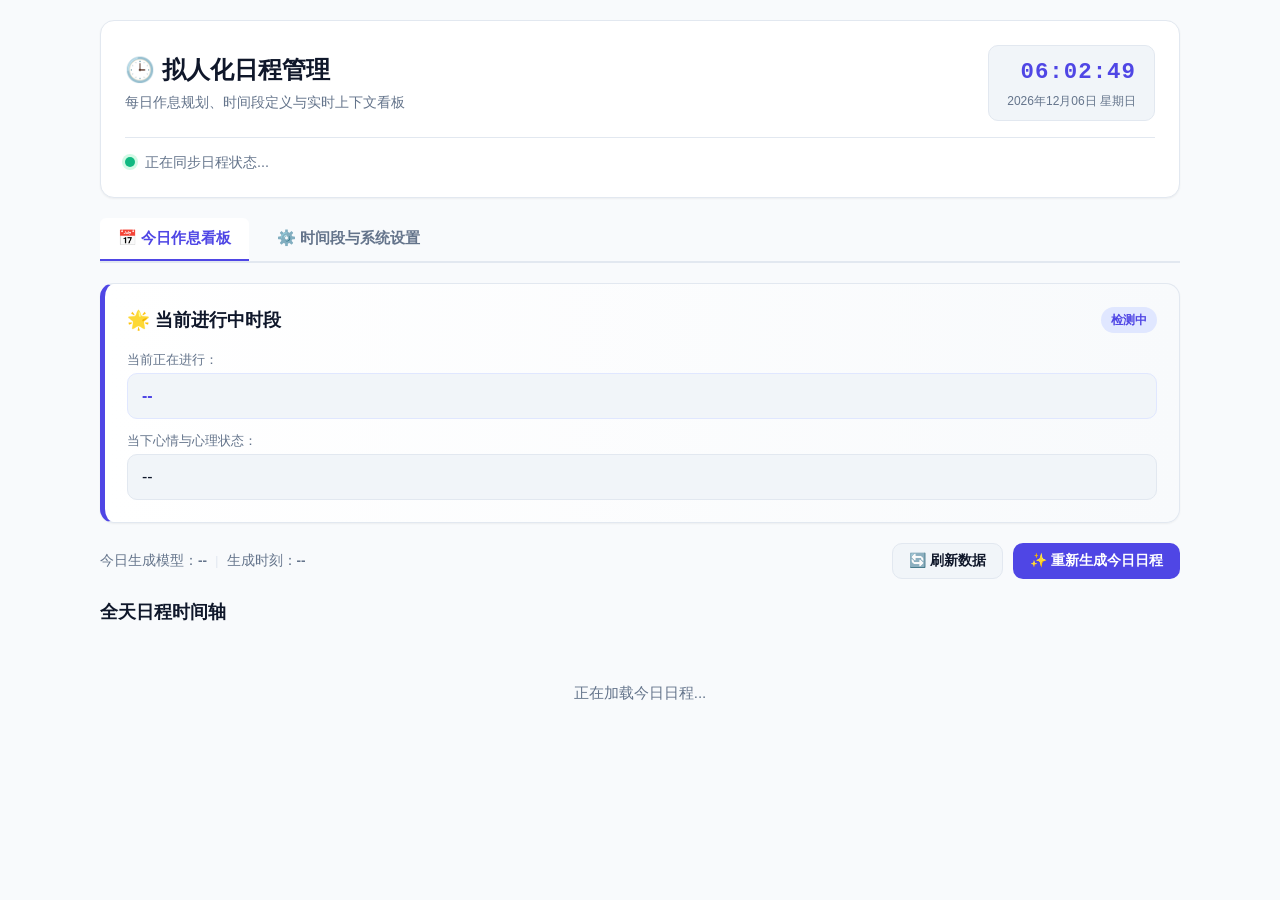
==== views/schedule/index.html @ 81cab703 "Initial commit: 拟人化综合伴侣插件 AstrBot 拟人化插件 v1.0.0，支持每日定时生成作息日程、 时间段动态匹配，并在对话中注入实时状态与心情。  包含： - main.py " ====
<!DOCTYPE html>
<html lang="zh-CN">
<head>
  <meta charset="utf-8" />
  <meta name="viewport" content="width=device-width, initial-scale=1.0" />
  <title>拟人化日程管理</title>
  <link rel="stylesheet" href="./style.css" />
</head>
<body>
  <div class="app-container">
    <!-- Header -->
    <header class="app-header">
      <div class="header-main">
        <div class="header-titles">
          <h1>🕒 拟人化日程管理</h1>
          <p class="subtitle">每日作息规划、时间段定义与实时上下文看板</p>
        </div>
        <div class="header-clock-panel">
          <div class="clock-time" id="clock-time">--:--:--</div>
          <div class="clock-date" id="clock-date">----年--月--日 星期-</div>
        </div>
      </div>
      <div class="header-status-bar" id="header-status-bar">
        <span class="status-indicator"></span>
        <span id="current-active-desc">正在同步日程状态...</span>
      </div>
    </header>

    <!-- Navigation Tabs -->
    <nav class="nav-tabs">
      <button class="tab-btn active" data-tab="tab-today">📅 今日作息看板</button>
      <button class="tab-btn" data-tab="tab-settings">⚙️ 时间段与系统设置</button>
    </nav>

    <!-- TAB 1: 今日作息看板 -->
    <main id="tab-today" class="tab-content active">
      <!-- 实时状态大卡片 -->
      <section class="card current-status-card" id="current-status-card">
        <div class="card-header">
          <h2>🌟 当前进行中时段</h2>
          <span class="badge active-badge" id="now-segment-badge">检测中</span>
        </div>
        <div class="current-activity-body">
          <div class="activity-field">
            <span class="field-label">当前正在进行：</span>
            <p class="field-value highlight" id="now-activity">--</p>
          </div>
          <div class="activity-field">
            <span class="field-label">当下心情与心理状态：</span>
            <p class="field-value" id="now-state">--</p>
          </div>
        </div>
      </section>

      <!-- 操作工具栏 -->
      <div class="toolbar">
        <div class="toolbar-info">
          <span>今日生成模型：<strong id="info-provider">--</strong></span>
          <span class="separator">|</span>
          <span>生成时刻：<strong id="info-gentime">--</strong></span>
        </div>
        <div class="toolbar-actions">
          <button class="btn btn-secondary" id="btn-refresh-view">🔄 刷新数据</button>
          <button class="btn btn-primary" id="btn-regenerate">✨ 重新生成今日日程</button>
        </div>
      </div>

      <!-- 全天时间轴列表 -->
      <section class="timeline-section">
        <h3>全天日程时间轴</h3>
        <div class="timeline-container" id="timeline-container">
          <div class="empty-state">正在加载今日日程...</div>
        </div>
      </section>
    </main>

    <!-- TAB 2: 时间段与系统设置 -->
    <main id="tab-settings" class="tab-content">
      <!-- 基础生成配置 -->
      <section class="card">
        <div class="card-header">
          <h2>⏰ 每日生成与模型设定</h2>
        </div>
        <div class="form-grid">
          <div class="form-group">
            <label for="input-gen-time">
              每日自动生成时刻 (24小时制)
              <span class="hint-text">每天在此时间点自动为当天规划作息</span>
            </label>
            <input type="time" id="input-gen-time" value="04:00" class="input-control" />
          </div>

          <div class="form-group">
            <label for="select-provider">
              指定生成模型提供商
              <span class="hint-text">未指定或留空时将自动回退使用当前对话模型</span>
            </label>
            <select id="select-provider" class="input-control">
              <option value="">(留空自动回退对话模型)</option>
            </select>
          </div>

          <div class="form-group">
            <label for="select-inject-mode">
              对话上下文注入模式
              <span class="hint-text">推荐使用附加用户块（保护服务端模型KV缓存）</span>
            </label>
            <select id="select-inject-mode" class="input-control">
              <option value="extra_user_content">附加用户内容块 (extra_user_content - 推荐)</option>
              <option value="system_prompt">追加到人设提示词末尾 (system_prompt)</option>
            </select>
          </div>

          <div class="form-group checkbox-group">
            <label class="checkbox-label">
              <input type="checkbox" id="checkbox-inject-enabled" checked />
              <span class="checkbox-custom"></span>
              <span>启用对话上下文注入（对话时自动代入当前日程与状态）</span>
            </label>
          </div>
        </div>
      </section>

      <!-- 时间段划分列表管理 -->
      <section class="card segments-card">
        <div class="card-header">
          <div>
            <h2>📋 每日时间段划分管理</h2>
            <p class="section-desc">自定义一天划分几段作息及精确起止时刻（24h制，精确到分钟，支持跨午夜）。</p>
          </div>
          <div class="card-actions">
            <button class="btn btn-secondary btn-sm" id="btn-reset-segments">恢复默认预设</button>
            <button class="btn btn-outline btn-sm" id="btn-add-segment">➕ 添加新时间段</button>
          </div>
        </div>

        <div class="segments-table-wrapper">
          <table class="segments-table">
            <thead>
              <tr>
                <th style="width: 60px;">序号</th>
                <th style="width: 140px;">时间段标识 ID</th>
                <th>时段名称</th>
                <th style="width: 130px;">开始时刻</th>
                <th style="width: 130px;">结束时刻</th>
                <th style="width: 90px;">特性</th>
                <th style="width: 120px;">操作</th>
              </tr>
            </thead>
            <tbody id="segments-table-body">
              <!-- Dynamically populated -->
            </tbody>
          </table>
        </div>
      </section>

      <!-- 保存操作栏 -->
      <div class="save-bar">
        <span id="save-status-msg" class="save-status-msg"></span>
        <button class="btn btn-primary btn-lg" id="btn-save-settings">💾 保存所有配置</button>
      </div>
    </main>

    <!-- 编辑单个时段活动模态框 -->
    <div class="modal-overlay" id="edit-modal">
      <div class="modal-content">
        <div class="modal-header">
          <h3 id="modal-title">编辑今日时段安排</h3>
          <button class="modal-close" id="modal-close">&times;</button>
        </div>
        <div class="modal-body">
          <input type="hidden" id="edit-item-id" />
          <div class="form-group">
            <label>时段名称与范围</label>
            <p id="edit-item-meta" class="item-meta-text">--</p>
          </div>
          <div class="form-group">
            <label for="edit-item-activity">当前具体在做的事情 (Activity)</label>
            <textarea id="edit-item-activity" class="textarea-control" rows="3"></textarea>
          </div>
          <div class="form-group">
            <label for="edit-item-state">当前心情与心理状态 (State)</label>
            <input type="text" id="edit-item-state" class="input-control" />
          </div>
        </div>
        <div class="modal-footer">
          <button class="btn btn-secondary" id="modal-cancel">取消</button>
          <button class="btn btn-primary" id="modal-save">保存修改</button>
        </div>
      </div>
    </div>

    <!-- Toast Notification -->
    <div id="toast" class="toast"></div>
  </div>

  <script type="module" src="./app.js"></script>
</body>
</html>
---- views/schedule/style.css ----
/* ==========================================================================
   Design Tokens & Theme Variables
   ========================================================================== */
:root {
  --bg-page: #f8fafc;
  --bg-card: #ffffff;
  --bg-input: #f1f5f9;
  --text-main: #0f172a;
  --text-muted: #64748b;
  --border: #e2e8f0;
  --border-focus: #6366f1;
  --primary: #4f46e5;
  --primary-hover: #4338ca;
  --primary-light: #e0e7ff;
  --accent: #0ea5e9;
  --success: #10b981;
  --success-light: #d1fae5;
  --warning: #f59e0b;
  --danger: #ef4444;
  --shadow-sm: 0 1px 2px 0 rgb(0 0 0 / 0.05);
  --shadow-md: 0 4px 6px -1px rgb(0 0 0 / 0.1), 0 2px 4px -2px rgb(0 0 0 / 0.1);
  --shadow-lg: 0 10px 15px -3px rgb(0 0 0 / 0.1), 0 4px 6px -4px rgb(0 0 0 / 0.1);
  --radius-sm: 6px;
  --radius-md: 10px;
  --radius-lg: 14px;
  --font-family: -apple-system, BlinkMacSystemFont, "Segoe UI", Roboto, "Helvetica Neue", Arial, sans-serif;
}

[data-theme="dark"] {
  --bg-page: #0f172a;
  --bg-card: #1e293b;
  --bg-input: #0b1120;
  --text-main: #f8fafc;
  --text-muted: #94a3b8;
  --border: #334155;
  --border-focus: #818cf8;
  --primary: #6366f1;
  --primary-hover: #4f46e5;
  --primary-light: #312e81;
  --accent: #38bdf8;
  --success: #10b981;
  --success-light: #064e3b;
  --shadow-sm: 0 1px 2px 0 rgb(0 0 0 / 0.3);
  --shadow-md: 0 4px 6px -1px rgb(0 0 0 / 0.4);
}

/* ==========================================================================
   Global Reset & Container
   ========================================================================== */
* {
  box-sizing: border-box;
  margin: 0;
  padding: 0;
}

body {
  font-family: var(--font-family);
  background-color: var(--bg-page);
  color: var(--text-main);
  line-height: 1.5;
  padding: 20px;
  min-height: 100vh;
}

.app-container {
  max-width: 1080px;
  margin: 0 auto;
}

/* ==========================================================================
   Header & Real-time Clock
   ========================================================================== */
.app-header {
  background: var(--bg-card);
  border: 1px solid var(--border);
  border-radius: var(--radius-lg);
  padding: 24px;
  box-shadow: var(--shadow-sm);
  margin-bottom: 20px;
}

.header-main {
  display: flex;
  justify-content: space-between;
  align-items: center;
  flex-wrap: wrap;
  gap: 16px;
}

.header-titles h1 {
  font-size: 1.5rem;
  font-weight: 700;
  color: var(--text-main);
  display: flex;
  align-items: center;
  gap: 8px;
}

.header-titles .subtitle {
  font-size: 0.875rem;
  color: var(--text-muted);
  margin-top: 4px;
}

.header-clock-panel {
  text-align: right;
  background: var(--bg-input);
  padding: 10px 18px;
  border-radius: var(--radius-md);
  border: 1px solid var(--border);
}

.clock-time {
  font-size: 1.4rem;
  font-weight: 700;
  font-family: "Courier New", Courier, monospace;
  color: var(--primary);
  letter-spacing: 1px;
}

.clock-date {
  font-size: 0.75rem;
  color: var(--text-muted);
  margin-top: 2px;
}

.header-status-bar {
  margin-top: 16px;
  padding-top: 14px;
  border-top: 1px solid var(--border);
  display: flex;
  align-items: center;
  gap: 10px;
  font-size: 0.9rem;
  color: var(--text-muted);
}

.status-indicator {
  width: 10px;
  height: 10px;
  border-radius: 50%;
  background-color: var(--success);
  display: inline-block;
  box-shadow: 0 0 0 3px var(--success-light);
  animation: pulse 2s infinite;
}

@keyframes pulse {
  0% { transform: scale(0.95); opacity: 0.8; }
  50% { transform: scale(1.15); opacity: 1; }
  100% { transform: scale(0.95); opacity: 0.8; }
}

/* ==========================================================================
   Navigation Tabs
   ========================================================================== */
.nav-tabs {
  display: flex;
  gap: 10px;
  margin-bottom: 20px;
  border-bottom: 2px solid var(--border);
  padding-bottom: 2px;
}

.tab-btn {
  background: transparent;
  border: none;
  font-size: 0.95rem;
  font-weight: 600;
  padding: 10px 18px;
  color: var(--text-muted);
  cursor: pointer;
  border-radius: var(--radius-sm) var(--radius-sm) 0 0;
  transition: all 0.2s ease;
  position: relative;
}

.tab-btn:hover {
  color: var(--primary);
}

.tab-btn.active {
  color: var(--primary);
  background: var(--bg-card);
}

.tab-btn.active::after {
  content: "";
  position: absolute;
  bottom: -2px;
  left: 0;
  right: 0;
  height: 2px;
  background-color: var(--primary);
}

.tab-content {
  display: none;
}

.tab-content.active {
  display: block;
}

/* ==========================================================================
   Cards & Layout Components
   ========================================================================== */
.card {
  background: var(--bg-card);
  border: 1px solid var(--border);
  border-radius: var(--radius-lg);
  padding: 22px;
  box-shadow: var(--shadow-sm);
  margin-bottom: 20px;
}

.card-header {
  display: flex;
  justify-content: space-between;
  align-items: center;
  margin-bottom: 16px;
}

.card-header h2 {
  font-size: 1.15rem;
  font-weight: 600;
  color: var(--text-main);
}

.section-desc {
  font-size: 0.825rem;
  color: var(--text-muted);
  margin-top: 4px;
}

/* Current Status Card */
.current-status-card {
  border-left: 5px solid var(--primary);
  background: linear-gradient(to right, var(--bg-card), var(--bg-page));
}

.badge {
  display: inline-block;
  padding: 4px 10px;
  border-radius: 9999px;
  font-size: 0.75rem;
  font-weight: 600;
}

.active-badge {
  background: var(--primary-light);
  color: var(--primary);
}

.activity-field {
  margin-bottom: 12px;
}

.activity-field:last-child {
  margin-bottom: 0;
}

.field-label {
  font-size: 0.8rem;
  color: var(--text-muted);
  display: block;
  margin-bottom: 4px;
}

.field-value {
  font-size: 1rem;
  color: var(--text-main);
  background: var(--bg-input);
  padding: 10px 14px;
  border-radius: var(--radius-md);
  border: 1px solid var(--border);
}

.field-value.highlight {
  font-weight: 600;
  color: var(--primary);
  border-color: var(--primary-light);
}

/* Toolbar */
.toolbar {
  display: flex;
  justify-content: space-between;
  align-items: center;
  flex-wrap: wrap;
  gap: 12px;
  margin-bottom: 20px;
}

.toolbar-info {
  font-size: 0.85rem;
  color: var(--text-muted);
  display: flex;
  align-items: center;
  gap: 8px;
}

.toolbar-info .separator {
  color: var(--border);
}

.toolbar-actions {
  display: flex;
  gap: 10px;
}

/* ==========================================================================
   Timeline
   ========================================================================== */
.timeline-section h3 {
  font-size: 1.1rem;
  margin-bottom: 16px;
  font-weight: 600;
}

.timeline-container {
  display: flex;
  flex-direction: column;
  gap: 14px;
}

.timeline-card {
  background: var(--bg-card);
  border: 1px solid var(--border);
  border-radius: var(--radius-md);
  padding: 16px 20px;
  transition: all 0.2s ease;
  position: relative;
}

.timeline-card:hover {
  box-shadow: var(--shadow-md);
  border-color: var(--primary-light);
}

.timeline-card.is-active {
  border-color: var(--primary);
  box-shadow: 0 0 0 2px var(--primary-light);
  background: var(--bg-card);
}

.timeline-header {
  display: flex;
  justify-content: space-between;
  align-items: center;
  margin-bottom: 10px;
}

.timeline-title-wrap {
  display: flex;
  align-items: center;
  gap: 10px;
}

.timeline-name {
  font-weight: 700;
  font-size: 1.05rem;
  color: var(--text-main);
}

.timeline-time-pill {
  font-size: 0.8rem;
  font-family: monospace;
  background: var(--bg-input);
  padding: 3px 8px;
  border-radius: var(--radius-sm);
  color: var(--text-muted);
  border: 1px solid var(--border);
}

.timeline-card.is-active .timeline-time-pill {
  background: var(--primary-light);
  color: var(--primary);
  font-weight: 600;
}

.timeline-body {
  display: grid;
  grid-template-columns: 1fr;
  gap: 8px;
  font-size: 0.9rem;
}

.timeline-activity {
  color: var(--text-main);
  line-height: 1.4;
}

.timeline-state {
  color: var(--text-muted);
  font-size: 0.825rem;
  display: flex;
  align-items: center;
  gap: 6px;
}

.timeline-footer {
  margin-top: 12px;
  display: flex;
  justify-content: flex-end;
}

/* ==========================================================================
   Form Controls
   ========================================================================== */
.form-grid {
  display: grid;
  grid-template-columns: repeat(auto-fit, minmax(280px, 1fr));
  gap: 18px;
}

.form-group {
  display: flex;
  flex-direction: column;
  gap: 6px;
  margin-bottom: 14px;
}

.form-group label {
  font-size: 0.875rem;
  font-weight: 600;
  color: var(--text-main);
  display: flex;
  flex-direction: column;
}

.hint-text {
  font-size: 0.75rem;
  font-weight: 400;
  color: var(--text-muted);
  margin-top: 2px;
}

.input-control,
.textarea-control,
select.input-control {
  width: 100%;
  padding: 9px 12px;
  border: 1px solid var(--border);
  border-radius: var(--radius-md);
  background-color: var(--bg-input);
  color: var(--text-main);
  font-size: 0.9rem;
  font-family: inherit;
  transition: border-color 0.2s ease, box-shadow 0.2s ease;
}

.input-control:focus,
.textarea-control:focus,
select.input-control:focus {
  outline: none;
  border-color: var(--border-focus);
  box-shadow: 0 0 0 3px var(--primary-light);
}

.checkbox-group {
  grid-column: 1 / -1;
  margin-top: 4px;
}

.checkbox-label {
  display: flex;
  align-items: center;
  gap: 10px;
  cursor: pointer;
  user-select: none;
  font-size: 0.9rem;
}

/* ==========================================================================
   Segments Table
   ========================================================================== */
.segments-table-wrapper {
  overflow-x: auto;
  margin-top: 12px;
}

.segments-table {
  width: 100%;
  border-collapse: collapse;
  text-align: left;
  font-size: 0.875rem;
}

.segments-table th {
  padding: 10px 12px;
  background: var(--bg-input);
  color: var(--text-muted);
  font-weight: 600;
  border-bottom: 1px solid var(--border);
}

.segments-table td {
  padding: 10px 12px;
  border-bottom: 1px solid var(--border);
  vertical-align: middle;
}

.segments-table tr:hover {
  background-color: var(--bg-input);
}

.table-input {
  width: 100%;
  padding: 6px 10px;
  border: 1px solid var(--border);
  border-radius: var(--radius-sm);
  background: var(--bg-card);
  color: var(--text-main);
  font-size: 0.875rem;
}

.table-input:focus {
  outline: none;
  border-color: var(--border-focus);
}

.tag-cross-midnight {
  display: inline-block;
  font-size: 0.72rem;
  padding: 2px 6px;
  border-radius: 4px;
  background: #fef3c7;
  color: #92400e;
  font-weight: 600;
}

[data-theme="dark"] .tag-cross-midnight {
  background: #78350f;
  color: #fde68a;
}

/* ==========================================================================
   Buttons & Actions
   ========================================================================== */
.btn {
  display: inline-flex;
  align-items: center;
  justify-content: center;
  gap: 6px;
  padding: 8px 16px;
  font-size: 0.875rem;
  font-weight: 600;
  border-radius: var(--radius-md);
  cursor: pointer;
  border: 1px solid transparent;
  transition: all 0.2s ease;
  user-select: none;
}

.btn-sm {
  padding: 5px 10px;
  font-size: 0.8rem;
  border-radius: var(--radius-sm);
}

.btn-lg {
  padding: 12px 24px;
  font-size: 1rem;
}

.btn-primary {
  background: var(--primary);
  color: #ffffff;
}

.btn-primary:hover {
  background: var(--primary-hover);
}

.btn-secondary {
  background: var(--bg-input);
  color: var(--text-main);
  border-color: var(--border);
}

.btn-secondary:hover {
  background: var(--border);
}

.btn-outline {
  background: transparent;
  color: var(--primary);
  border-color: var(--primary);
}

.btn-outline:hover {
  background: var(--primary-light);
}

.btn-danger-text {
  background: transparent;
  color: var(--danger);
  border: none;
  cursor: pointer;
  padding: 4px 8px;
  font-size: 0.8rem;
  border-radius: var(--radius-sm);
}

.btn-danger-text:hover {
  background: #fee2e2;
}

[data-theme="dark"] .btn-danger-text:hover {
  background: #7f1d1d;
}

.save-bar {
  display: flex;
  justify-content: flex-end;
  align-items: center;
  gap: 16px;
  margin-top: 10px;
}

.save-status-msg {
  font-size: 0.9rem;
  color: var(--success);
  font-weight: 500;
}

/* ==========================================================================
   Modal Dialog
   ========================================================================== */
.modal-overlay {
  display: none;
  position: fixed;
  inset: 0;
  background: rgba(0, 0, 0, 0.5);
  backdrop-filter: blur(2px);
  z-index: 1000;
  align-items: center;
  justify-content: center;
  padding: 16px;
}

.modal-overlay.show {
  display: flex;
}

.modal-content {
  background: var(--bg-card);
  border-radius: var(--radius-lg);
  border: 1px solid var(--border);
  width: 100%;
  max-width: 520px;
  box-shadow: var(--shadow-lg);
  overflow: hidden;
  animation: slideIn 0.2s ease-out;
}

@keyframes slideIn {
  from { transform: translateY(15px); opacity: 0; }
  to { transform: translateY(0); opacity: 1; }
}

.modal-header {
  padding: 18px 22px;
  border-bottom: 1px solid var(--border);
  display: flex;
  justify-content: space-between;
  align-items: center;
}

.modal-header h3 {
  font-size: 1.15rem;
  font-weight: 600;
}

.modal-close {
  background: transparent;
  border: none;
  font-size: 1.5rem;
  color: var(--text-muted);
  cursor: pointer;
  line-height: 1;
}

.modal-body {
  padding: 20px 22px;
}

.item-meta-text {
  font-size: 0.95rem;
  font-weight: 600;
  color: var(--primary);
  background: var(--bg-input);
  padding: 8px 12px;
  border-radius: var(--radius-sm);
}

.modal-footer {
  padding: 14px 22px;
  background: var(--bg-input);
  border-top: 1px solid var(--border);
  display: flex;
  justify-content: flex-end;
  gap: 10px;
}

/* ==========================================================================
   Toast Notification
   ========================================================================== */
.toast {
  position: fixed;
  bottom: 24px;
  right: 24px;
  background: #1e293b;
  color: #ffffff;
  padding: 12px 20px;
  border-radius: var(--radius-md);
  font-size: 0.9rem;
  box-shadow: var(--shadow-lg);
  display: none;
  z-index: 2000;
  animation: toastFadeIn 0.3s ease;
}

.toast.show {
  display: block;
}

.toast.toast-error {
  background: #dc2626;
}

.toast.toast-success {
  background: #059669;
}

@keyframes toastFadeIn {
  from { transform: translateY(20px); opacity: 0; }
  to { transform: translateY(0); opacity: 1; }
}

.empty-state {
  text-align: center;
  padding: 40px 20px;
  color: var(--text-muted);
  font-size: 0.95rem;
}
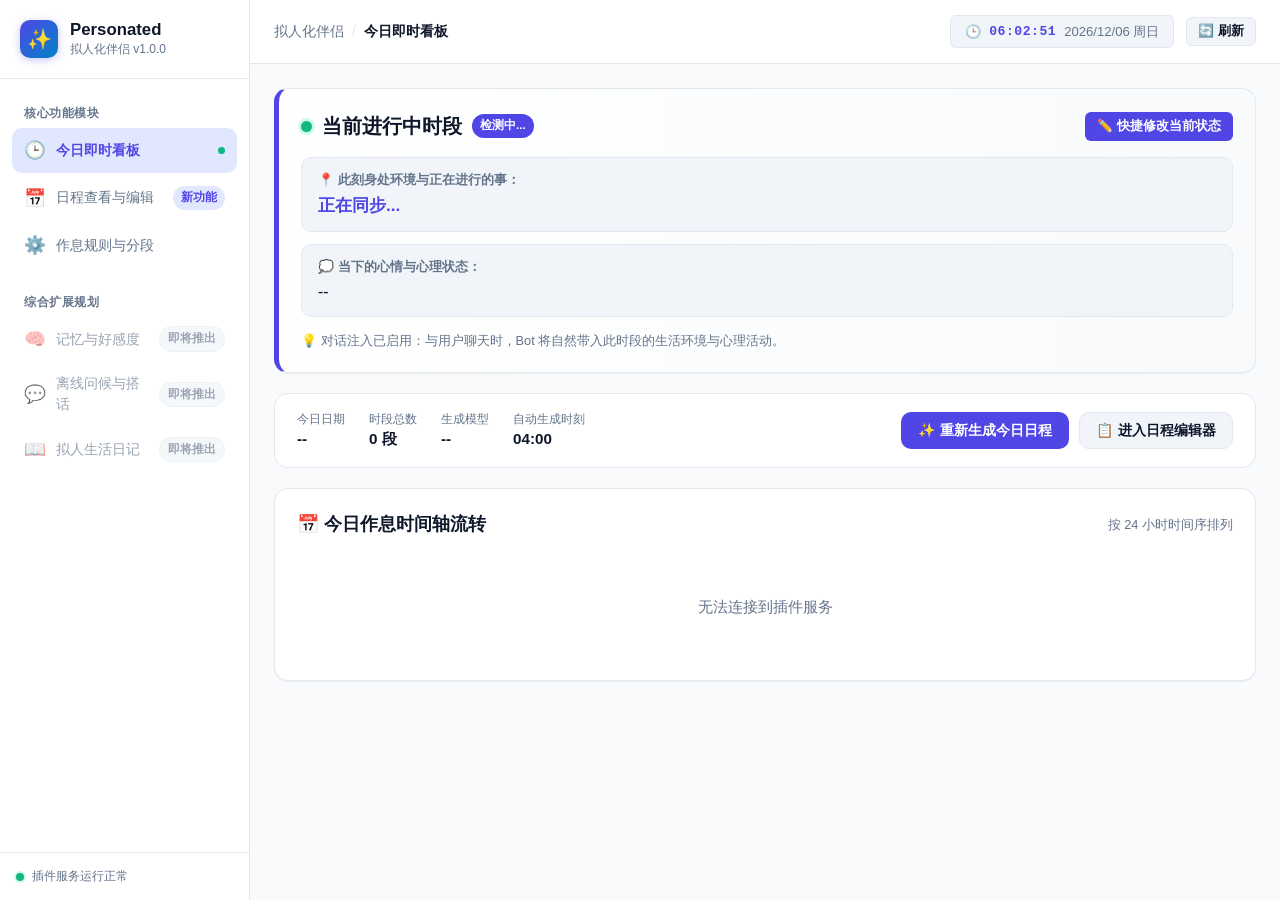
==== commit 0d213c6b: "feat(webui): add multi-module dashboard, schedule viewing, and full editing CRUD" ====
--- a/views/schedule/index.html
+++ b/views/schedule/index.html
@@ -3,194 +3,387 @@
 <head>
   <meta charset="utf-8" />
   <meta name="viewport" content="width=device-width, initial-scale=1.0" />
-  <title>拟人化日程管理</title>
+  <title>拟人化综合伴侣 - 控制台</title>
   <link rel="stylesheet" href="./style.css" />
 </head>
 <body>
-  <div class="app-container">
-    <!-- Header -->
-    <header class="app-header">
-      <div class="header-main">
-        <div class="header-titles">
-          <h1>🕒 拟人化日程管理</h1>
-          <p class="subtitle">每日作息规划、时间段定义与实时上下文看板</p>
-        </div>
-        <div class="header-clock-panel">
-          <div class="clock-time" id="clock-time">--:--:--</div>
-          <div class="clock-date" id="clock-date">----年--月--日 星期-</div>
+  <div class="dashboard-layout">
+    <!-- Left Sidebar: Modern Multi-Module Navigation -->
+    <aside class="dashboard-sidebar">
+      <div class="sidebar-brand">
+        <div class="brand-icon">✨</div>
+        <div class="brand-text">
+          <div class="brand-name">Personated</div>
+          <div class="brand-sub">拟人化伴侣 v1.0.0</div>
         </div>
       </div>
-      <div class="header-status-bar" id="header-status-bar">
-        <span class="status-indicator"></span>
-        <span id="current-active-desc">正在同步日程状态...</span>
+
+      <nav class="sidebar-nav">
+        <div class="nav-section-title">核心功能模块</div>
+        <ul class="nav-list">
+          <li class="nav-item active" data-view="view-live">
+            <span class="nav-icon">🕒</span>
+            <span class="nav-label">今日即时看板</span>
+            <span class="nav-status-dot"></span>
+          </li>
+          <li class="nav-item" data-view="view-editor">
+            <span class="nav-icon">📅</span>
+            <span class="nav-label">日程查看与编辑</span>
+            <span class="badge badge-primary">新功能</span>
+          </li>
+          <li class="nav-item" data-view="view-rules">
+            <span class="nav-icon">⚙️</span>
+            <span class="nav-label">作息规则与分段</span>
+          </li>
+        </ul>
+
+        <div class="nav-section-title">综合扩展规划</div>
+        <ul class="nav-list nav-list-future">
+          <li class="nav-item disabled" title="功能正在规划与接入中">
+            <span class="nav-icon">🧠</span>
+            <span class="nav-label">记忆与好感度</span>
+            <span class="badge badge-gray">即将推出</span>
+          </li>
+          <li class="nav-item disabled" title="功能正在规划与接入中">
+            <span class="nav-icon">💬</span>
+            <span class="nav-label">离线问候与搭话</span>
+            <span class="badge badge-gray">即将推出</span>
+          </li>
+          <li class="nav-item disabled" title="功能正在规划与接入中">
+            <span class="nav-icon">📖</span>
+            <span class="nav-label">拟人生活日记</span>
+            <span class="badge badge-gray">即将推出</span>
+          </li>
+        </ul>
+      </nav>
+
+      <div class="sidebar-footer">
+        <div class="plugin-info-badge">
+          <span class="status-indicator online"></span>
+          <span>插件服务运行正常</span>
+        </div>
       </div>
-    </header>
-
-    <!-- Navigation Tabs -->
-    <nav class="nav-tabs">
-      <button class="tab-btn active" data-tab="tab-today">📅 今日作息看板</button>
-      <button class="tab-btn" data-tab="tab-settings">⚙️ 时间段与系统设置</button>
-    </nav>
-
-    <!-- TAB 1: 今日作息看板 -->
-    <main id="tab-today" class="tab-content active">
-      <!-- 实时状态大卡片 -->
-      <section class="card current-status-card" id="current-status-card">
-        <div class="card-header">
-          <h2>🌟 当前进行中时段</h2>
-          <span class="badge active-badge" id="now-segment-badge">检测中</span>
-        </div>
-        <div class="current-activity-body">
-          <div class="activity-field">
-            <span class="field-label">当前正在进行：</span>
-            <p class="field-value highlight" id="now-activity">--</p>
-          </div>
-          <div class="activity-field">
-            <span class="field-label">当下心情与心理状态：</span>
-            <p class="field-value" id="now-state">--</p>
+    </aside>
+
+    <!-- Main Content Area -->
+    <div class="dashboard-main">
+      <!-- Top Action & Status Bar -->
+      <header class="dashboard-header">
+        <div class="header-breadcrumb">
+          <span class="breadcrumb-root">拟人化伴侣</span>
+          <span class="breadcrumb-sep">/</span>
+          <span class="breadcrumb-current" id="breadcrumb-title">今日即时看板</span>
+        </div>
+
+        <div class="header-right-tools">
+          <div class="header-clock" id="header-clock-pill">
+            <span class="clock-icon">🕒</span>
+            <span class="clock-val" id="clock-display">--:--:--</span>
+            <span class="clock-date" id="date-display">----/--/--</span>
+          </div>
+          <button class="btn btn-secondary btn-sm" id="btn-global-refresh" title="刷新所有数据">
+            🔄 刷新
+          </button>
+        </div>
+      </header>
+
+      <!-- VIEW 1: 今日即时作息看板 -->
+      <section id="view-live" class="view-panel active">
+        <!-- 实时当前进行中大卡片 -->
+        <div class="card hero-status-card" id="hero-status-card">
+          <div class="hero-header">
+            <div class="hero-title-group">
+              <span class="pulse-indicator"></span>
+              <h2>当前进行中时段</h2>
+              <span class="badge badge-active" id="live-segment-badge">检测中...</span>
+            </div>
+            <div class="hero-actions">
+              <button class="btn btn-primary btn-sm" id="btn-quick-edit-now">✏️ 快捷修改当前状态</button>
+            </div>
+          </div>
+
+          <div class="hero-body">
+            <div class="hero-field">
+              <div class="field-title">📍 此刻身处环境与正在进行的事：</div>
+              <div class="field-content highlight-content" id="live-activity-text">正在同步...</div>
+            </div>
+            <div class="hero-field">
+              <div class="field-title">💭 当下的心情与心理状态：</div>
+              <div class="field-content" id="live-state-text">--</div>
+            </div>
+          </div>
+
+          <div class="hero-footer">
+            <span class="tip-text">💡 对话注入已启用：与用户聊天时，Bot 将自然带入此时段的生活环境与心理活动。</span>
+          </div>
+        </div>
+
+        <!-- 统计与快捷操作栏 -->
+        <div class="action-banner">
+          <div class="banner-stats">
+            <div class="stat-item">
+              <span class="stat-label">今日日期</span>
+              <span class="stat-val" id="stat-today-date">--</span>
+            </div>
+            <div class="stat-item">
+              <span class="stat-label">时段总数</span>
+              <span class="stat-val" id="stat-today-count">0 段</span>
+            </div>
+            <div class="stat-item">
+              <span class="stat-label">生成模型</span>
+              <span class="stat-val" id="stat-today-model">--</span>
+            </div>
+            <div class="stat-item">
+              <span class="stat-label">自动生成时刻</span>
+              <span class="stat-val" id="stat-today-gentime">04:00</span>
+            </div>
+          </div>
+          <div class="banner-btns">
+            <button class="btn btn-primary" id="btn-live-regenerate">✨ 重新生成今日日程</button>
+            <button class="btn btn-secondary" id="btn-switch-to-editor">📋 进入日程编辑器</button>
+          </div>
+        </div>
+
+        <!-- 全天时间轴 -->
+        <div class="card timeline-card-wrap">
+          <div class="card-header-bar">
+            <h3>📅 今日作息时间轴流转</h3>
+            <span class="header-note">按 24 小时时间序排列</span>
+          </div>
+          <div class="timeline-container" id="live-timeline-list">
+            <div class="loading-box">正在加载今日作息数据...</div>
           </div>
         </div>
       </section>
 
-      <!-- 操作工具栏 -->
-      <div class="toolbar">
-        <div class="toolbar-info">
-          <span>今日生成模型：<strong id="info-provider">--</strong></span>
-          <span class="separator">|</span>
-          <span>生成时刻：<strong id="info-gentime">--</strong></span>
-        </div>
-        <div class="toolbar-actions">
-          <button class="btn btn-secondary" id="btn-refresh-view">🔄 刷新数据</button>
-          <button class="btn btn-primary" id="btn-regenerate">✨ 重新生成今日日程</button>
-        </div>
-      </div>
-
-      <!-- 全天时间轴列表 -->
-      <section class="timeline-section">
-        <h3>全天日程时间轴</h3>
-        <div class="timeline-container" id="timeline-container">
-          <div class="empty-state">正在加载今日日程...</div>
+      <!-- VIEW 2: 日程查看与详细编辑 (支持任意日期、查看/增删改日程信息) -->
+      <section id="view-editor" class="view-panel">
+        <!-- 日期导航与筛选栏 -->
+        <div class="card editor-nav-card">
+          <div class="date-picker-row">
+            <div class="date-quick-btns">
+              <button class="btn btn-secondary btn-sm" id="btn-date-prev">◀ 前一天</button>
+              <button class="btn btn-outline btn-sm active" id="btn-date-today">今天</button>
+              <button class="btn btn-secondary btn-sm" id="btn-date-next">后一天 ▶</button>
+            </div>
+
+            <div class="date-input-group">
+              <label for="editor-date-input">选择指定日期：</label>
+              <input type="date" id="editor-date-input" class="input-control input-date" />
+            </div>
+
+            <div class="date-history-select-group">
+              <label for="select-history-dates">历史已存档日期：</label>
+              <select id="select-history-dates" class="input-control">
+                <option value="">加载中...</option>
+              </select>
+            </div>
+          </div>
+
+          <div class="date-meta-bar" id="date-meta-bar">
+            <div class="meta-tag-group">
+              <span class="meta-tag date-tag" id="editor-meta-date">2026-05-03 星期日</span>
+              <span class="meta-tag" id="editor-meta-count">共 0 个时段</span>
+              <span class="meta-tag" id="editor-meta-provider">模型: --</span>
+              <span class="meta-tag" id="editor-meta-gentime">生成于: --</span>
+            </div>
+
+            <div class="editor-top-actions">
+              <button class="btn btn-secondary btn-sm" id="btn-editor-add-item">➕ 添加事项</button>
+              <button class="btn btn-outline btn-sm" id="btn-editor-regenerate">✨ 重新生成该日</button>
+              <button class="btn btn-primary btn-sm" id="btn-editor-save-all">💾 保存所有修改</button>
+              <button class="btn btn-danger-outline btn-sm" id="btn-editor-delete-day" title="删除当前所选日期的日程存档">🗑️ 删除此日</button>
+            </div>
+          </div>
+        </div>
+
+        <!-- 视图切换与展示区 -->
+        <div class="card editor-list-card">
+          <div class="card-header-bar">
+            <div class="view-mode-tabs">
+              <button class="view-mode-btn active" data-mode="cards">卡片流视图</button>
+              <button class="view-mode-btn" data-mode="table">表格编辑视图</button>
+            </div>
+            <div class="view-hints">
+              <span>提示：修改后请点击右上角<strong>「保存所有修改」</strong>完成持久化。</span>
+            </div>
+          </div>
+
+          <!-- 卡片流视图容器 -->
+          <div id="editor-cards-container" class="editor-cards-container">
+            <div class="loading-box">正在读取日程数据...</div>
+          </div>
+
+          <!-- 表格编辑视图容器 -->
+          <div id="editor-table-container" class="editor-table-container" style="display: none;">
+            <table class="editor-table">
+              <thead>
+                <tr>
+                  <th style="width: 50px;">序号</th>
+                  <th style="width: 140px;">时段名称</th>
+                  <th style="width: 120px;">开始时刻</th>
+                  <th style="width: 120px;">结束时刻</th>
+                  <th>当前正在做的事 (Activity)</th>
+                  <th style="width: 220px;">心理状态/心情 (State)</th>
+                  <th style="width: 110px;">操作</th>
+                </tr>
+              </thead>
+              <tbody id="editor-table-body">
+                <!-- 动态填充 -->
+              </tbody>
+            </table>
+          </div>
         </div>
       </section>
-    </main>
-
-    <!-- TAB 2: 时间段与系统设置 -->
-    <main id="tab-settings" class="tab-content">
-      <!-- 基础生成配置 -->
-      <section class="card">
-        <div class="card-header">
-          <h2>⏰ 每日生成与模型设定</h2>
-        </div>
-        <div class="form-grid">
+
+      <!-- VIEW 3: 作息规则与分段模板设置 -->
+      <section id="view-rules" class="view-panel">
+        <!-- 每日定时与模型选择 -->
+        <div class="card">
+          <div class="card-header-bar">
+            <h3>⏰ 每日作息生成与模型参数</h3>
+          </div>
+          <div class="form-grid">
+            <div class="form-group">
+              <label for="rules-gen-time">
+                每日自动生成时刻 (24小时制)
+                <span class="hint-text">每天在此时间点自动为当天规划作息安排</span>
+              </label>
+              <input type="time" id="rules-gen-time" class="input-control" value="04:00" />
+            </div>
+
+            <div class="form-group">
+              <label for="rules-provider-select">
+                指定生成大模型提供商
+                <span class="hint-text">未指定或留空时将自动回退使用当前对话模型</span>
+              </label>
+              <select id="rules-provider-select" class="input-control">
+                <option value="">(留空自动回退对话模型)</option>
+              </select>
+            </div>
+
+            <div class="form-group">
+              <label for="rules-inject-mode">
+                对话上下文注入方式
+                <span class="hint-text">推荐使用附加用户内容块（保护模型 KV Cache 缓存）</span>
+              </label>
+              <select id="rules-inject-mode" class="input-control">
+                <option value="extra_user_content">附加用户内容块 (extra_user_content - 推荐)</option>
+                <option value="system_prompt">追加到人设提示词末尾 (system_prompt)</option>
+              </select>
+            </div>
+
+            <div class="form-group checkbox-group">
+              <label class="checkbox-label">
+                <input type="checkbox" id="rules-inject-enabled" checked />
+                <span class="checkbox-custom"></span>
+                <span>启用对话上下文注入（在匹配时段内与 Bot 对话时自动代入当前日程与状态）</span>
+              </label>
+            </div>
+          </div>
+        </div>
+
+        <!-- 每日时间段模板划分 -->
+        <div class="card">
+          <div class="card-header-bar">
+            <div>
+              <h3>📋 每日时间段划分模板 (Template)</h3>
+              <p class="section-desc">定义一天划分多少段作息及起止时刻（24h制，精确到分钟，支持跨午夜）。新生成的日程将以此模板为骨架。</p>
+            </div>
+            <div class="card-actions">
+              <button class="btn btn-secondary btn-sm" id="btn-rules-reset-preset">恢复默认预设</button>
+              <button class="btn btn-outline btn-sm" id="btn-rules-add-segment">➕ 添加新时间段</button>
+            </div>
+          </div>
+
+          <div class="table-wrapper">
+            <table class="segments-table">
+              <thead>
+                <tr>
+                  <th style="width: 50px;">序号</th>
+                  <th style="width: 130px;">时段标识 ID</th>
+                  <th>时段名称</th>
+                  <th style="width: 120px;">开始时刻</th>
+                  <th style="width: 120px;">结束时刻</th>
+                  <th style="width: 80px;">类型</th>
+                  <th style="width: 110px;">操作</th>
+                </tr>
+              </thead>
+              <tbody id="rules-segments-tbody">
+                <!-- 动态填充 -->
+              </tbody>
+            </table>
+          </div>
+        </div>
+
+        <!-- 高级 Prompt 模板 -->
+        <div class="card">
+          <div class="card-header-bar">
+            <h3>📝 高级日程生成提示词模板 (Prompt Template)</h3>
+          </div>
           <div class="form-group">
-            <label for="input-gen-time">
-              每日自动生成时刻 (24小时制)
-              <span class="hint-text">每天在此时间点自动为当天规划作息</span>
+            <label for="rules-prompt-template">
+              自定义生成 Prompt
+              <span class="hint-text">支持插值变量：<code>{persona_prompt}</code>、<code>{date}</code>、<code>{weekday}</code>、<code>{segments_desc}</code></span>
             </label>
-            <input type="time" id="input-gen-time" value="04:00" class="input-control" />
-          </div>
-
-          <div class="form-group">
-            <label for="select-provider">
-              指定生成模型提供商
-              <span class="hint-text">未指定或留空时将自动回退使用当前对话模型</span>
-            </label>
-            <select id="select-provider" class="input-control">
-              <option value="">(留空自动回退对话模型)</option>
-            </select>
-          </div>
-
-          <div class="form-group">
-            <label for="select-inject-mode">
-              对话上下文注入模式
-              <span class="hint-text">推荐使用附加用户块（保护服务端模型KV缓存）</span>
-            </label>
-            <select id="select-inject-mode" class="input-control">
-              <option value="extra_user_content">附加用户内容块 (extra_user_content - 推荐)</option>
-              <option value="system_prompt">追加到人设提示词末尾 (system_prompt)</option>
-            </select>
-          </div>
-
-          <div class="form-group checkbox-group">
-            <label class="checkbox-label">
-              <input type="checkbox" id="checkbox-inject-enabled" checked />
-              <span class="checkbox-custom"></span>
-              <span>启用对话上下文注入（对话时自动代入当前日程与状态）</span>
-            </label>
-          </div>
+            <textarea id="rules-prompt-template" class="textarea-control" rows="6"></textarea>
+          </div>
+        </div>
+
+        <!-- 保存按钮栏 -->
+        <div class="save-bar">
+          <button class="btn btn-primary btn-lg" id="btn-rules-save-all">💾 保存所有规则配置</button>
         </div>
       </section>
-
-      <!-- 时间段划分列表管理 -->
-      <section class="card segments-card">
-        <div class="card-header">
-          <div>
-            <h2>📋 每日时间段划分管理</h2>
-            <p class="section-desc">自定义一天划分几段作息及精确起止时刻（24h制，精确到分钟，支持跨午夜）。</p>
-          </div>
-          <div class="card-actions">
-            <button class="btn btn-secondary btn-sm" id="btn-reset-segments">恢复默认预设</button>
-            <button class="btn btn-outline btn-sm" id="btn-add-segment">➕ 添加新时间段</button>
-          </div>
-        </div>
-
-        <div class="segments-table-wrapper">
-          <table class="segments-table">
-            <thead>
-              <tr>
-                <th style="width: 60px;">序号</th>
-                <th style="width: 140px;">时间段标识 ID</th>
-                <th>时段名称</th>
-                <th style="width: 130px;">开始时刻</th>
-                <th style="width: 130px;">结束时刻</th>
-                <th style="width: 90px;">特性</th>
-                <th style="width: 120px;">操作</th>
-              </tr>
-            </thead>
-            <tbody id="segments-table-body">
-              <!-- Dynamically populated -->
-            </tbody>
-          </table>
-        </div>
-      </section>
-
-      <!-- 保存操作栏 -->
-      <div class="save-bar">
-        <span id="save-status-msg" class="save-status-msg"></span>
-        <button class="btn btn-primary btn-lg" id="btn-save-settings">💾 保存所有配置</button>
-      </div>
-    </main>
-
-    <!-- 编辑单个时段活动模态框 -->
-    <div class="modal-overlay" id="edit-modal">
+    </div>
+
+    <!-- 弹窗：编辑/添加单个日程事项模态框 -->
+    <div class="modal-overlay" id="item-modal">
       <div class="modal-content">
         <div class="modal-header">
-          <h3 id="modal-title">编辑今日时段安排</h3>
-          <button class="modal-close" id="modal-close">&times;</button>
+          <h3 id="modal-item-title">编辑时段安排</h3>
+          <button class="modal-close" id="modal-item-close">&times;</button>
         </div>
         <div class="modal-body">
-          <input type="hidden" id="edit-item-id" />
+          <input type="hidden" id="modal-item-id" />
+          <input type="hidden" id="modal-item-index" />
+          <div class="form-grid-2">
+            <div class="form-group">
+              <label for="modal-input-name">时段名称</label>
+              <input type="text" id="modal-input-name" class="input-control" placeholder="如：上午工作/学习" />
+            </div>
+            <div class="form-group">
+              <label for="modal-input-id">时段标识 ID</label>
+              <input type="text" id="modal-input-id-val" class="input-control" placeholder="如：morning_work" />
+            </div>
+          </div>
+          <div class="form-grid-2">
+            <div class="form-group">
+              <label for="modal-input-start">开始时刻 (24h)</label>
+              <input type="time" id="modal-input-start" class="input-control" />
+            </div>
+            <div class="form-group">
+              <label for="modal-input-end">结束时刻 (24h)</label>
+              <input type="time" id="modal-input-end" class="input-control" />
+            </div>
+          </div>
           <div class="form-group">
-            <label>时段名称与范围</label>
-            <p id="edit-item-meta" class="item-meta-text">--</p>
+            <label for="modal-input-activity">当前具体在做的事 (Activity)</label>
+            <textarea id="modal-input-activity" class="textarea-control" rows="3" placeholder="描述该时段内角色的具体活动与环境细节..."></textarea>
           </div>
           <div class="form-group">
-            <label for="edit-item-activity">当前具体在做的事情 (Activity)</label>
-            <textarea id="edit-item-activity" class="textarea-control" rows="3"></textarea>
-          </div>
-          <div class="form-group">
-            <label for="edit-item-state">当前心情与心理状态 (State)</label>
-            <input type="text" id="edit-item-state" class="input-control" />
+            <label for="modal-input-state">心情与心理状态 (State / Emotion)</label>
+            <input type="text" id="modal-input-state" class="input-control" placeholder="描述角色的精神面貌与当下心理..." />
           </div>
         </div>
         <div class="modal-footer">
-          <button class="btn btn-secondary" id="modal-cancel">取消</button>
-          <button class="btn btn-primary" id="modal-save">保存修改</button>
+          <button class="btn btn-secondary" id="modal-item-cancel">取消</button>
+          <button class="btn btn-primary" id="modal-item-save">确定并更新</button>
         </div>
       </div>
     </div>
 
-    <!-- Toast Notification -->
+    <!-- 浮动 Toast 提示 -->
     <div id="toast" class="toast"></div>
   </div>
 
--- a/views/schedule/style.css
+++ b/views/schedule/style.css
@@ -3,8 +3,10 @@
    ========================================================================== */
 :root {
   --bg-page: #f8fafc;
+  --bg-sidebar: #ffffff;
   --bg-card: #ffffff;
   --bg-input: #f1f5f9;
+  --bg-input-focus: #ffffff;
   --text-main: #0f172a;
   --text-muted: #64748b;
   --border: #e2e8f0;
@@ -12,40 +14,52 @@
   --primary: #4f46e5;
   --primary-hover: #4338ca;
   --primary-light: #e0e7ff;
-  --accent: #0ea5e9;
+  --primary-subtle: #eef2ff;
+  --accent: #0284c7;
   --success: #10b981;
   --success-light: #d1fae5;
   --warning: #f59e0b;
+  --warning-light: #fef3c7;
   --danger: #ef4444;
+  --danger-light: #fee2e2;
   --shadow-sm: 0 1px 2px 0 rgb(0 0 0 / 0.05);
-  --shadow-md: 0 4px 6px -1px rgb(0 0 0 / 0.1), 0 2px 4px -2px rgb(0 0 0 / 0.1);
-  --shadow-lg: 0 10px 15px -3px rgb(0 0 0 / 0.1), 0 4px 6px -4px rgb(0 0 0 / 0.1);
+  --shadow-md: 0 4px 6px -1px rgb(0 0 0 / 0.08), 0 2px 4px -2px rgb(0 0 0 / 0.05);
+  --shadow-lg: 0 10px 15px -3px rgb(0 0 0 / 0.08), 0 4px 6px -4px rgb(0 0 0 / 0.04);
   --radius-sm: 6px;
   --radius-md: 10px;
   --radius-lg: 14px;
   --font-family: -apple-system, BlinkMacSystemFont, "Segoe UI", Roboto, "Helvetica Neue", Arial, sans-serif;
+  --sidebar-width: 250px;
 }
 
 [data-theme="dark"] {
-  --bg-page: #0f172a;
-  --bg-card: #1e293b;
-  --bg-input: #0b1120;
+  --bg-page: #0b1120;
+  --bg-sidebar: #131d33;
+  --bg-card: #18223c;
+  --bg-input: #0f172a;
+  --bg-input-focus: #131d33;
   --text-main: #f8fafc;
   --text-muted: #94a3b8;
-  --border: #334155;
+  --border: #263554;
   --border-focus: #818cf8;
   --primary: #6366f1;
   --primary-hover: #4f46e5;
   --primary-light: #312e81;
+  --primary-subtle: #1e1b4b;
   --accent: #38bdf8;
   --success: #10b981;
   --success-light: #064e3b;
-  --shadow-sm: 0 1px 2px 0 rgb(0 0 0 / 0.3);
+  --warning: #f59e0b;
+  --warning-light: #78350f;
+  --danger: #ef4444;
+  --danger-light: #7f1d1d;
+  --shadow-sm: 0 1px 3px 0 rgb(0 0 0 / 0.3);
   --shadow-md: 0 4px 6px -1px rgb(0 0 0 / 0.4);
+  --shadow-lg: 0 10px 15px -3px rgb(0 0 0 / 0.4);
 }
 
 /* ==========================================================================
-   Global Reset & Container
+   Global Reset
    ========================================================================== */
 * {
   box-sizing: border-box;
@@ -58,152 +72,255 @@
   background-color: var(--bg-page);
   color: var(--text-main);
   line-height: 1.5;
+  min-height: 100vh;
+  overflow-x: hidden;
+}
+
+/* ==========================================================================
+   Dashboard Shell Layout
+   ========================================================================== */
+.dashboard-layout {
+  display: flex;
+  min-height: 100vh;
+}
+
+/* Left Sidebar */
+.dashboard-sidebar {
+  width: var(--sidebar-width);
+  background: var(--bg-sidebar);
+  border-right: 1px solid var(--border);
+  display: flex;
+  flex-direction: column;
+  flex-shrink: 0;
+  position: sticky;
+  top: 0;
+  height: 100vh;
+  z-index: 100;
+}
+
+.sidebar-brand {
+  display: flex;
+  align-items: center;
+  gap: 12px;
   padding: 20px;
-  min-height: 100vh;
-}
-
-.app-container {
-  max-width: 1080px;
-  margin: 0 auto;
+  border-bottom: 1px solid var(--border);
+}
+
+.brand-icon {
+  width: 38px;
+  height: 38px;
+  border-radius: var(--radius-md);
+  background: linear-gradient(135deg, var(--primary), var(--accent));
+  display: flex;
+  align-items: center;
+  justify-content: center;
+  font-size: 1.25rem;
+  color: #fff;
+  box-shadow: 0 2px 8px rgba(79, 70, 229, 0.3);
+}
+
+.brand-name {
+  font-weight: 700;
+  font-size: 1.05rem;
+  color: var(--text-main);
+  line-height: 1.2;
+}
+
+.brand-sub {
+  font-size: 0.75rem;
+  color: var(--text-muted);
+}
+
+.sidebar-nav {
+  flex: 1;
+  padding: 16px 12px;
+  overflow-y: auto;
+}
+
+.nav-section-title {
+  font-size: 0.72rem;
+  font-weight: 700;
+  text-transform: uppercase;
+  color: var(--text-muted);
+  letter-spacing: 0.5px;
+  padding: 10px 12px 6px;
+}
+
+.nav-list {
+  list-style: none;
+  margin-bottom: 16px;
+}
+
+.nav-item {
+  display: flex;
+  align-items: center;
+  gap: 10px;
+  padding: 9px 12px;
+  border-radius: var(--radius-md);
+  font-size: 0.88rem;
+  font-weight: 500;
+  color: var(--text-muted);
+  cursor: pointer;
+  transition: all 0.2s ease;
+  user-select: none;
+  position: relative;
+  margin-bottom: 3px;
+}
+
+.nav-item:hover {
+  background: var(--bg-input);
+  color: var(--text-main);
+}
+
+.nav-item.active {
+  background: var(--primary-light);
+  color: var(--primary);
+  font-weight: 600;
+}
+
+.nav-item.disabled {
+  opacity: 0.65;
+  cursor: not-allowed;
+}
+
+.nav-item.disabled:hover {
+  background: transparent;
+  color: var(--text-muted);
+}
+
+.nav-icon {
+  font-size: 1.1rem;
+}
+
+.nav-label {
+  flex: 1;
+}
+
+.nav-status-dot {
+  width: 7px;
+  height: 7px;
+  border-radius: 50%;
+  background-color: var(--success);
+}
+
+.sidebar-footer {
+  padding: 14px 16px;
+  border-top: 1px solid var(--border);
+}
+
+.plugin-info-badge {
+  display: flex;
+  align-items: center;
+  gap: 8px;
+  font-size: 0.78rem;
+  color: var(--text-muted);
+}
+
+.status-indicator {
+  width: 8px;
+  height: 8px;
+  border-radius: 50%;
+  display: inline-block;
+}
+
+.status-indicator.online {
+  background-color: var(--success);
+  box-shadow: 0 0 0 2px var(--success-light);
 }
 
 /* ==========================================================================
-   Header & Real-time Clock
+   Main Area & Header
    ========================================================================== */
-.app-header {
+.dashboard-main {
+  flex: 1;
+  display: flex;
+  flex-direction: column;
+  min-width: 0;
+  background-color: var(--bg-page);
+}
+
+.dashboard-header {
+  height: 64px;
   background: var(--bg-card);
-  border: 1px solid var(--border);
-  border-radius: var(--radius-lg);
-  padding: 24px;
-  box-shadow: var(--shadow-sm);
-  margin-bottom: 20px;
-}
-
-.header-main {
-  display: flex;
+  border-bottom: 1px solid var(--border);
+  display: flex;
+  align-items: center;
   justify-content: space-between;
-  align-items: center;
-  flex-wrap: wrap;
-  gap: 16px;
-}
-
-.header-titles h1 {
-  font-size: 1.5rem;
-  font-weight: 700;
-  color: var(--text-main);
+  padding: 0 24px;
+  position: sticky;
+  top: 0;
+  z-index: 90;
+}
+
+.header-breadcrumb {
   display: flex;
   align-items: center;
   gap: 8px;
-}
-
-.header-titles .subtitle {
-  font-size: 0.875rem;
-  color: var(--text-muted);
-  margin-top: 4px;
-}
-
-.header-clock-panel {
-  text-align: right;
-  background: var(--bg-input);
-  padding: 10px 18px;
-  border-radius: var(--radius-md);
-  border: 1px solid var(--border);
-}
-
-.clock-time {
-  font-size: 1.4rem;
+  font-size: 0.9rem;
+}
+
+.breadcrumb-root {
+  color: var(--text-muted);
+}
+
+.breadcrumb-sep {
+  color: var(--border);
+}
+
+.breadcrumb-current {
+  font-weight: 600;
+  color: var(--text-main);
+}
+
+.header-right-tools {
+  display: flex;
+  align-items: center;
+  gap: 12px;
+}
+
+.header-clock {
+  display: flex;
+  align-items: center;
+  gap: 8px;
+  background: var(--bg-input);
+  padding: 6px 14px;
+  border-radius: var(--radius-sm);
+  border: 1px solid var(--border);
+  font-size: 0.82rem;
+}
+
+.clock-val {
   font-weight: 700;
   font-family: "Courier New", Courier, monospace;
   color: var(--primary);
-  letter-spacing: 1px;
+  letter-spacing: 0.5px;
 }
 
 .clock-date {
-  font-size: 0.75rem;
-  color: var(--text-muted);
-  margin-top: 2px;
-}
-
-.header-status-bar {
-  margin-top: 16px;
-  padding-top: 14px;
-  border-top: 1px solid var(--border);
-  display: flex;
-  align-items: center;
-  gap: 10px;
-  font-size: 0.9rem;
-  color: var(--text-muted);
-}
-
-.status-indicator {
-  width: 10px;
-  height: 10px;
-  border-radius: 50%;
-  background-color: var(--success);
-  display: inline-block;
-  box-shadow: 0 0 0 3px var(--success-light);
-  animation: pulse 2s infinite;
-}
-
-@keyframes pulse {
-  0% { transform: scale(0.95); opacity: 0.8; }
-  50% { transform: scale(1.15); opacity: 1; }
-  100% { transform: scale(0.95); opacity: 0.8; }
+  color: var(--text-muted);
+}
+
+/* View Panels */
+.view-panel {
+  display: none;
+  padding: 24px;
+  max-width: 1180px;
+  margin: 0 auto;
+  width: 100%;
+}
+
+.view-panel.active {
+  display: block;
+  animation: fadeIn 0.2s ease-out;
+}
+
+@keyframes fadeIn {
+  from { opacity: 0; transform: translateY(4px); }
+  to { opacity: 1; transform: translateY(0); }
 }
 
 /* ==========================================================================
-   Navigation Tabs
-   ========================================================================== */
-.nav-tabs {
-  display: flex;
-  gap: 10px;
-  margin-bottom: 20px;
-  border-bottom: 2px solid var(--border);
-  padding-bottom: 2px;
-}
-
-.tab-btn {
-  background: transparent;
-  border: none;
-  font-size: 0.95rem;
-  font-weight: 600;
-  padding: 10px 18px;
-  color: var(--text-muted);
-  cursor: pointer;
-  border-radius: var(--radius-sm) var(--radius-sm) 0 0;
-  transition: all 0.2s ease;
-  position: relative;
-}
-
-.tab-btn:hover {
-  color: var(--primary);
-}
-
-.tab-btn.active {
-  color: var(--primary);
-  background: var(--bg-card);
-}
-
-.tab-btn.active::after {
-  content: "";
-  position: absolute;
-  bottom: -2px;
-  left: 0;
-  right: 0;
-  height: 2px;
-  background-color: var(--primary);
-}
-
-.tab-content {
-  display: none;
-}
-
-.tab-content.active {
-  display: block;
-}
-
-/* ==========================================================================
-   Cards & Layout Components
+   Cards & Generic Panels
    ========================================================================== */
 .card {
   background: var(--bg-card);
@@ -214,117 +331,384 @@
   margin-bottom: 20px;
 }
 
-.card-header {
+.card-header-bar {
   display: flex;
   justify-content: space-between;
   align-items: center;
-  margin-bottom: 16px;
-}
-
-.card-header h2 {
-  font-size: 1.15rem;
+  margin-bottom: 18px;
+  flex-wrap: wrap;
+  gap: 10px;
+}
+
+.card-header-bar h3 {
+  font-size: 1.12rem;
+  font-weight: 700;
+  color: var(--text-main);
+}
+
+.header-note {
+  font-size: 0.8rem;
+  color: var(--text-muted);
+}
+
+.section-desc {
+  font-size: 0.82rem;
+  color: var(--text-muted);
+  margin-top: 4px;
+}
+
+/* Badges */
+.badge {
+  display: inline-flex;
+  align-items: center;
+  padding: 3px 8px;
+  border-radius: 9999px;
+  font-size: 0.72rem;
   font-weight: 600;
-  color: var(--text-main);
-}
-
-.section-desc {
-  font-size: 0.825rem;
-  color: var(--text-muted);
-  margin-top: 4px;
-}
-
-/* Current Status Card */
-.current-status-card {
+}
+
+.badge-primary {
+  background: var(--primary-light);
+  color: var(--primary);
+}
+
+.badge-gray {
+  background: var(--bg-input);
+  color: var(--text-muted);
+  border: 1px solid var(--border);
+}
+
+.badge-active {
+  background: var(--primary);
+  color: #fff;
+}
+
+.badge-outline {
+  border: 1px solid var(--border);
+  color: var(--text-muted);
+}
+
+/* ==========================================================================
+   VIEW 1: Hero Status Card & Timeline
+   ========================================================================== */
+.hero-status-card {
   border-left: 5px solid var(--primary);
   background: linear-gradient(to right, var(--bg-card), var(--bg-page));
-}
-
-.badge {
-  display: inline-block;
-  padding: 4px 10px;
-  border-radius: 9999px;
-  font-size: 0.75rem;
+  position: relative;
+  overflow: hidden;
+}
+
+.hero-header {
+  display: flex;
+  justify-content: space-between;
+  align-items: center;
+  flex-wrap: wrap;
+  gap: 12px;
+  margin-bottom: 16px;
+}
+
+.hero-title-group {
+  display: flex;
+  align-items: center;
+  gap: 10px;
+}
+
+.hero-title-group h2 {
+  font-size: 1.25rem;
+  font-weight: 700;
+}
+
+.pulse-indicator {
+  width: 11px;
+  height: 11px;
+  border-radius: 50%;
+  background-color: var(--success);
+  box-shadow: 0 0 0 3px var(--success-light);
+  animation: pulse-ring 2s infinite;
+}
+
+@keyframes pulse-ring {
+  0% { transform: scale(0.95); opacity: 0.8; }
+  50% { transform: scale(1.15); opacity: 1; }
+  100% { transform: scale(0.95); opacity: 0.8; }
+}
+
+.hero-body {
+  display: grid;
+  grid-template-columns: 1fr;
+  gap: 12px;
+}
+
+.hero-field {
+  background: var(--bg-input);
+  border: 1px solid var(--border);
+  border-radius: var(--radius-md);
+  padding: 12px 16px;
+}
+
+.field-title {
+  font-size: 0.8rem;
   font-weight: 600;
-}
-
-.active-badge {
-  background: var(--primary-light);
-  color: var(--primary);
-}
-
-.activity-field {
-  margin-bottom: 12px;
-}
-
-.activity-field:last-child {
-  margin-bottom: 0;
-}
-
-.field-label {
-  font-size: 0.8rem;
-  color: var(--text-muted);
-  display: block;
+  color: var(--text-muted);
   margin-bottom: 4px;
 }
 
-.field-value {
+.field-content {
   font-size: 1rem;
   color: var(--text-main);
-  background: var(--bg-input);
-  padding: 10px 14px;
-  border-radius: var(--radius-md);
-  border: 1px solid var(--border);
-}
-
-.field-value.highlight {
+}
+
+.field-content.highlight-content {
+  font-size: 1.08rem;
   font-weight: 600;
   color: var(--primary);
+}
+
+.hero-footer {
+  margin-top: 14px;
+  font-size: 0.8rem;
+  color: var(--text-muted);
+}
+
+/* Action Banner */
+.action-banner {
+  display: flex;
+  justify-content: space-between;
+  align-items: center;
+  flex-wrap: wrap;
+  gap: 16px;
+  background: var(--bg-card);
+  border: 1px solid var(--border);
+  border-radius: var(--radius-lg);
+  padding: 16px 22px;
+  margin-bottom: 20px;
+}
+
+.banner-stats {
+  display: flex;
+  gap: 24px;
+  flex-wrap: wrap;
+}
+
+.stat-item {
+  display: flex;
+  flex-direction: column;
+}
+
+.stat-label {
+  font-size: 0.75rem;
+  color: var(--text-muted);
+}
+
+.stat-val {
+  font-size: 0.95rem;
+  font-weight: 700;
+  color: var(--text-main);
+}
+
+.banner-btns {
+  display: flex;
+  gap: 10px;
+}
+
+/* Timeline Cards */
+.timeline-container {
+  display: flex;
+  flex-direction: column;
+  gap: 12px;
+}
+
+.timeline-card {
+  background: var(--bg-card);
+  border: 1px solid var(--border);
+  border-radius: var(--radius-md);
+  padding: 16px 20px;
+  transition: all 0.2s ease;
+}
+
+.timeline-card:hover {
   border-color: var(--primary-light);
-}
-
-/* Toolbar */
-.toolbar {
+  box-shadow: var(--shadow-md);
+}
+
+.timeline-card.is-active {
+  border-color: var(--primary);
+  background: var(--primary-subtle);
+  box-shadow: 0 0 0 2px var(--primary-light);
+}
+
+.timeline-card-header {
+  display: flex;
+  justify-content: space-between;
+  align-items: center;
+  margin-bottom: 10px;
+}
+
+.timeline-title-wrap {
+  display: flex;
+  align-items: center;
+  gap: 10px;
+}
+
+.timeline-name {
+  font-size: 1.05rem;
+  font-weight: 700;
+  color: var(--text-main);
+}
+
+.timeline-time-pill {
+  font-size: 0.8rem;
+  font-family: monospace;
+  background: var(--bg-input);
+  padding: 3px 8px;
+  border-radius: var(--radius-sm);
+  color: var(--text-muted);
+  border: 1px solid var(--border);
+}
+
+.timeline-card.is-active .timeline-time-pill {
+  background: var(--primary);
+  color: #fff;
+  border-color: var(--primary);
+}
+
+.timeline-card-body {
+  display: flex;
+  flex-direction: column;
+  gap: 6px;
+  font-size: 0.9rem;
+}
+
+.timeline-activity-row {
+  color: var(--text-main);
+}
+
+.timeline-state-row {
+  color: var(--text-muted);
+  font-size: 0.83rem;
+}
+
+.timeline-card-footer {
+  margin-top: 10px;
+  display: flex;
+  justify-content: flex-end;
+}
+
+/* ==========================================================================
+   VIEW 2: Editor (Date Picker, Dual View & Full CRUD)
+   ========================================================================== */
+.editor-nav-card {
+  padding: 18px 22px;
+  margin-bottom: 16px;
+}
+
+.date-picker-row {
+  display: flex;
+  align-items: center;
+  flex-wrap: wrap;
+  gap: 16px;
+  margin-bottom: 16px;
+}
+
+.date-quick-btns {
+  display: flex;
+  gap: 6px;
+}
+
+.date-input-group,
+.date-history-select-group {
+  display: flex;
+  align-items: center;
+  gap: 8px;
+  font-size: 0.88rem;
+  font-weight: 500;
+}
+
+.input-date {
+  width: auto;
+  min-width: 140px;
+}
+
+.date-meta-bar {
   display: flex;
   justify-content: space-between;
   align-items: center;
   flex-wrap: wrap;
   gap: 12px;
-  margin-bottom: 20px;
-}
-
-.toolbar-info {
-  font-size: 0.85rem;
-  color: var(--text-muted);
+  padding-top: 14px;
+  border-top: 1px solid var(--border);
+}
+
+.meta-tag-group {
   display: flex;
   align-items: center;
   gap: 8px;
-}
-
-.toolbar-info .separator {
-  color: var(--border);
-}
-
-.toolbar-actions {
-  display: flex;
-  gap: 10px;
-}
-
-/* ==========================================================================
-   Timeline
-   ========================================================================== */
-.timeline-section h3 {
-  font-size: 1.1rem;
-  margin-bottom: 16px;
+  flex-wrap: wrap;
+}
+
+.meta-tag {
+  background: var(--bg-input);
+  padding: 4px 10px;
+  border-radius: var(--radius-sm);
+  font-size: 0.8rem;
+  color: var(--text-muted);
+  border: 1px solid var(--border);
+}
+
+.meta-tag.date-tag {
+  font-weight: 700;
+  color: var(--primary);
+  background: var(--primary-light);
+  border-color: var(--primary-light);
+}
+
+.editor-top-actions {
+  display: flex;
+  align-items: center;
+  gap: 8px;
+  flex-wrap: wrap;
+}
+
+/* View Mode Switcher */
+.view-mode-tabs {
+  display: flex;
+  background: var(--bg-input);
+  padding: 3px;
+  border-radius: var(--radius-md);
+  border: 1px solid var(--border);
+}
+
+.view-mode-btn {
+  background: transparent;
+  border: none;
+  padding: 5px 14px;
+  font-size: 0.82rem;
   font-weight: 600;
-}
-
-.timeline-container {
+  color: var(--text-muted);
+  border-radius: var(--radius-sm);
+  cursor: pointer;
+  transition: all 0.2s;
+}
+
+.view-mode-btn.active {
+  background: var(--bg-card);
+  color: var(--primary);
+  box-shadow: var(--shadow-sm);
+}
+
+.view-hints {
+  font-size: 0.8rem;
+  color: var(--text-muted);
+}
+
+/* Editor Cards View */
+.editor-cards-container {
   display: flex;
   flex-direction: column;
   gap: 14px;
 }
 
-.timeline-card {
+.editor-item-card {
   background: var(--bg-card);
   border: 1px solid var(--border);
   border-radius: var(--radius-md);
@@ -333,80 +717,116 @@
   position: relative;
 }
 
-.timeline-card:hover {
+.editor-item-card:hover {
+  border-color: var(--primary-light);
   box-shadow: var(--shadow-md);
-  border-color: var(--primary-light);
-}
-
-.timeline-card.is-active {
-  border-color: var(--primary);
-  box-shadow: 0 0 0 2px var(--primary-light);
-  background: var(--bg-card);
-}
-
-.timeline-header {
+}
+
+.item-card-header {
   display: flex;
   justify-content: space-between;
   align-items: center;
-  margin-bottom: 10px;
-}
-
-.timeline-title-wrap {
+  margin-bottom: 12px;
+}
+
+.item-index-badge {
+  font-weight: 700;
+  color: var(--text-muted);
+  font-size: 0.9rem;
+}
+
+.item-header-title {
   display: flex;
   align-items: center;
   gap: 10px;
 }
 
-.timeline-name {
+.item-header-title h4 {
+  font-size: 1.05rem;
   font-weight: 700;
-  font-size: 1.05rem;
-  color: var(--text-main);
-}
-
-.timeline-time-pill {
-  font-size: 0.8rem;
-  font-family: monospace;
-  background: var(--bg-input);
-  padding: 3px 8px;
-  border-radius: var(--radius-sm);
-  color: var(--text-muted);
-  border: 1px solid var(--border);
-}
-
-.timeline-card.is-active .timeline-time-pill {
-  background: var(--primary-light);
-  color: var(--primary);
-  font-weight: 600;
-}
-
-.timeline-body {
+}
+
+.item-actions {
+  display: flex;
+  align-items: center;
+  gap: 6px;
+}
+
+.item-card-body {
   display: grid;
   grid-template-columns: 1fr;
-  gap: 8px;
-  font-size: 0.9rem;
-}
-
-.timeline-activity {
+  gap: 10px;
+}
+
+.item-card-field {
+  background: var(--bg-input);
+  border-radius: var(--radius-sm);
+  padding: 10px 14px;
+  border: 1px solid var(--border);
+}
+
+.item-field-label {
+  font-size: 0.78rem;
+  color: var(--text-muted);
+  font-weight: 600;
+  margin-bottom: 3px;
+}
+
+.item-field-val {
+  font-size: 0.92rem;
   color: var(--text-main);
   line-height: 1.4;
 }
 
-.timeline-state {
-  color: var(--text-muted);
-  font-size: 0.825rem;
-  display: flex;
-  align-items: center;
-  gap: 6px;
-}
-
-.timeline-footer {
-  margin-top: 12px;
-  display: flex;
-  justify-content: flex-end;
+/* Editor Table View */
+.editor-table-container {
+  overflow-x: auto;
+}
+
+.editor-table {
+  width: 100%;
+  border-collapse: collapse;
+  font-size: 0.88rem;
+}
+
+.editor-table th {
+  padding: 10px 12px;
+  background: var(--bg-input);
+  color: var(--text-muted);
+  font-weight: 600;
+  text-align: left;
+  border-bottom: 1px solid var(--border);
+}
+
+.editor-table td {
+  padding: 10px 12px;
+  border-bottom: 1px solid var(--border);
+  vertical-align: middle;
+}
+
+.editor-table tr:hover {
+  background: var(--bg-input);
+}
+
+.table-textarea {
+  width: 100%;
+  padding: 6px 8px;
+  border: 1px solid var(--border);
+  border-radius: var(--radius-sm);
+  background: var(--bg-card);
+  color: var(--text-main);
+  font-family: inherit;
+  font-size: 0.85rem;
+  resize: vertical;
+}
+
+.table-textarea:focus {
+  outline: none;
+  border-color: var(--border-focus);
 }
 
 /* ==========================================================================
-   Form Controls
+   VIEW 3: Rules & Templates
    ========================================================================== */
 .form-grid {
   display: grid;
@@ -414,6 +834,12 @@
   gap: 18px;
 }
 
+.form-grid-2 {
+  display: grid;
+  grid-template-columns: 1fr 1fr;
+  gap: 14px;
+}
+
 .form-group {
   display: flex;
   flex-direction: column;
@@ -422,11 +848,9 @@
 }
 
 .form-group label {
-  font-size: 0.875rem;
+  font-size: 0.88rem;
   font-weight: 600;
   color: var(--text-main);
-  display: flex;
-  flex-direction: column;
 }
 
 .hint-text {
@@ -434,6 +858,7 @@
   font-weight: 400;
   color: var(--text-muted);
   margin-top: 2px;
+  display: block;
 }
 
 .input-control,
@@ -447,7 +872,7 @@
   color: var(--text-main);
   font-size: 0.9rem;
   font-family: inherit;
-  transition: border-color 0.2s ease, box-shadow 0.2s ease;
+  transition: all 0.2s ease;
 }
 
 .input-control:focus,
@@ -455,12 +880,12 @@
 select.input-control:focus {
   outline: none;
   border-color: var(--border-focus);
+  background-color: var(--bg-input-focus);
   box-shadow: 0 0 0 3px var(--primary-light);
 }
 
 .checkbox-group {
   grid-column: 1 / -1;
-  margin-top: 4px;
 }
 
 .checkbox-label {
@@ -472,19 +897,14 @@
   font-size: 0.9rem;
 }
 
-/* ==========================================================================
-   Segments Table
-   ========================================================================== */
-.segments-table-wrapper {
+.table-wrapper {
   overflow-x: auto;
-  margin-top: 12px;
 }
 
 .segments-table {
   width: 100%;
   border-collapse: collapse;
-  text-align: left;
-  font-size: 0.875rem;
+  font-size: 0.88rem;
 }
 
 .segments-table th {
@@ -492,6 +912,7 @@
   background: var(--bg-input);
   color: var(--text-muted);
   font-weight: 600;
+  text-align: left;
   border-bottom: 1px solid var(--border);
 }
 
@@ -502,7 +923,7 @@
 }
 
 .segments-table tr:hover {
-  background-color: var(--bg-input);
+  background: var(--bg-input);
 }
 
 .table-input {
@@ -535,8 +956,14 @@
   color: #fde68a;
 }
 
+.save-bar {
+  display: flex;
+  justify-content: flex-end;
+  margin-top: 14px;
+}
+
 /* ==========================================================================
-   Buttons & Actions
+   Buttons
    ========================================================================== */
 .btn {
   display: inline-flex;
@@ -544,17 +971,18 @@
   justify-content: center;
   gap: 6px;
   padding: 8px 16px;
-  font-size: 0.875rem;
+  font-size: 0.88rem;
   font-weight: 600;
   border-radius: var(--radius-md);
   cursor: pointer;
   border: 1px solid transparent;
   transition: all 0.2s ease;
   user-select: none;
+  white-space: nowrap;
 }
 
 .btn-sm {
-  padding: 5px 10px;
+  padding: 5px 11px;
   font-size: 0.8rem;
   border-radius: var(--radius-sm);
 }
@@ -589,40 +1017,32 @@
   border-color: var(--primary);
 }
 
-.btn-outline:hover {
+.btn-outline:hover,
+.btn-outline.active {
   background: var(--primary-light);
 }
 
-.btn-danger-text {
+.btn-danger-outline {
   background: transparent;
   color: var(--danger);
+  border-color: var(--danger);
+}
+
+.btn-danger-outline:hover {
+  background: var(--danger-light);
+}
+
+.btn-icon-text {
+  background: transparent;
   border: none;
   cursor: pointer;
-  padding: 4px 8px;
-  font-size: 0.8rem;
+  font-size: 0.82rem;
+  padding: 4px 6px;
   border-radius: var(--radius-sm);
 }
 
-.btn-danger-text:hover {
-  background: #fee2e2;
-}
-
-[data-theme="dark"] .btn-danger-text:hover {
-  background: #7f1d1d;
-}
-
-.save-bar {
-  display: flex;
-  justify-content: flex-end;
-  align-items: center;
-  gap: 16px;
-  margin-top: 10px;
-}
-
-.save-status-msg {
-  font-size: 0.9rem;
-  color: var(--success);
-  font-weight: 500;
+.btn-icon-text:hover {
+  background: var(--bg-input);
 }
 
 /* ==========================================================================
@@ -633,7 +1053,7 @@
   position: fixed;
   inset: 0;
   background: rgba(0, 0, 0, 0.5);
-  backdrop-filter: blur(2px);
+  backdrop-filter: blur(3px);
   z-index: 1000;
   align-items: center;
   justify-content: center;
@@ -649,14 +1069,14 @@
   border-radius: var(--radius-lg);
   border: 1px solid var(--border);
   width: 100%;
-  max-width: 520px;
+  max-width: 560px;
   box-shadow: var(--shadow-lg);
   overflow: hidden;
   animation: slideIn 0.2s ease-out;
 }
 
 @keyframes slideIn {
-  from { transform: translateY(15px); opacity: 0; }
+  from { transform: translateY(16px); opacity: 0; }
   to { transform: translateY(0); opacity: 1; }
 }
 
@@ -670,13 +1090,13 @@
 
 .modal-header h3 {
   font-size: 1.15rem;
-  font-weight: 600;
+  font-weight: 700;
 }
 
 .modal-close {
   background: transparent;
   border: none;
-  font-size: 1.5rem;
+  font-size: 1.4rem;
   color: var(--text-muted);
   cursor: pointer;
   line-height: 1;
@@ -686,15 +1106,6 @@
   padding: 20px 22px;
 }
 
-.item-meta-text {
-  font-size: 0.95rem;
-  font-weight: 600;
-  color: var(--primary);
-  background: var(--bg-input);
-  padding: 8px 12px;
-  border-radius: var(--radius-sm);
-}
-
 .modal-footer {
   padding: 14px 22px;
   background: var(--bg-input);
@@ -705,7 +1116,7 @@
 }
 
 /* ==========================================================================
-   Toast Notification
+   Toast Notification & Loading Box
    ========================================================================== */
 .toast {
   position: fixed;
@@ -739,9 +1150,41 @@
   to { transform: translateY(0); opacity: 1; }
 }
 
-.empty-state {
+.loading-box {
   text-align: center;
   padding: 40px 20px;
   color: var(--text-muted);
-  font-size: 0.95rem;
-}
+  font-size: 0.92rem;
+}
+
+/* ==========================================================================
+   Responsive Adaptations
+   ========================================================================== */
+@media (max-width: 900px) {
+  .dashboard-layout {
+    flex-direction: column;
+  }
+  .dashboard-sidebar {
+    width: 100%;
+    height: auto;
+    position: relative;
+    border-right: none;
+    border-bottom: 1px solid var(--border);
+  }
+  .sidebar-nav {
+    display: flex;
+    overflow-x: auto;
+    padding: 10px;
+  }
+  .nav-section-title {
+    display: none;
+  }
+  .nav-list {
+    display: flex;
+    gap: 6px;
+    margin-bottom: 0;
+  }
+  .sidebar-footer {
+    display: none;
+  }
+}
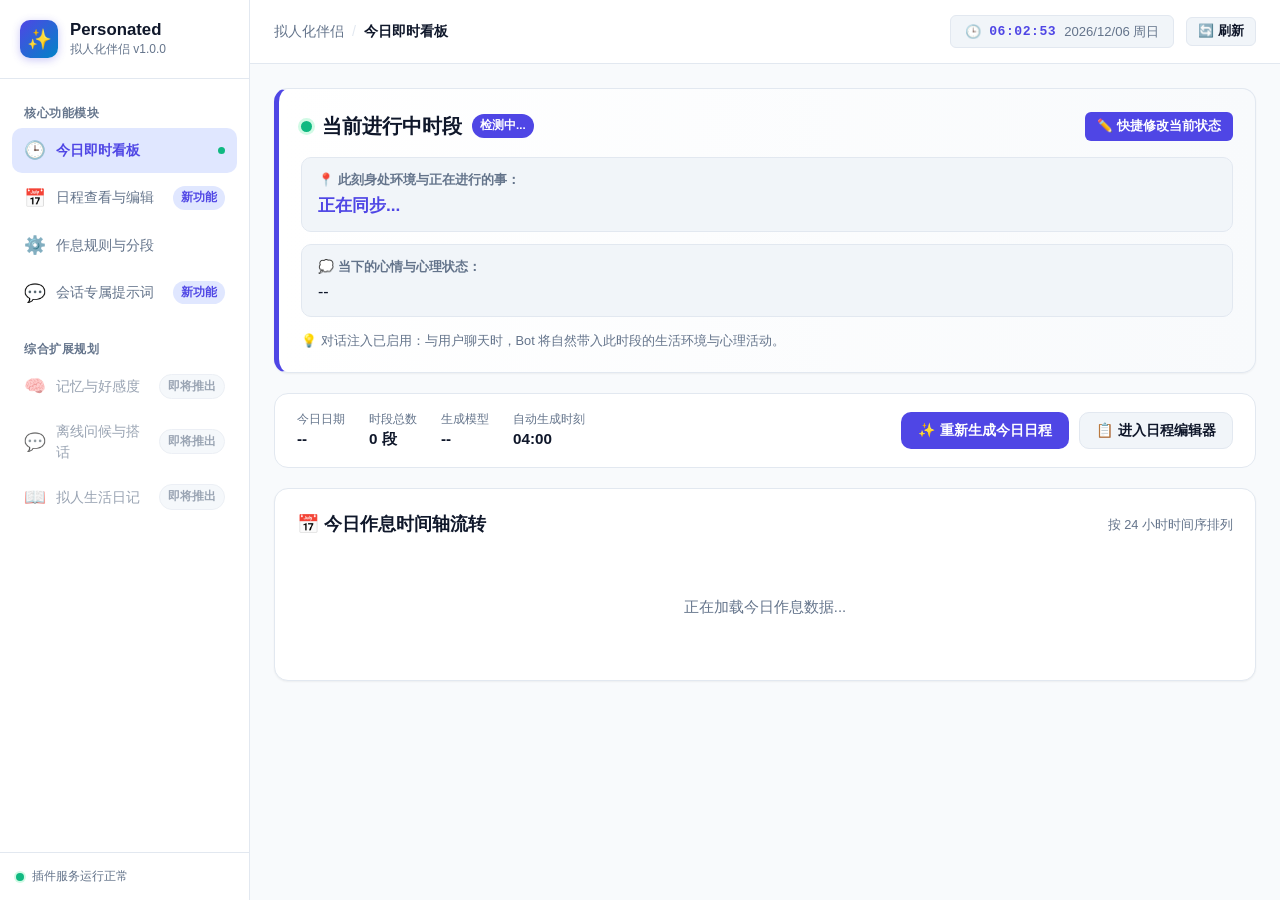
==== commit 0bfa10b9: "feat(prompt_injector): add targeted group and private chat prompt injection with AstrBot conversatio" ====
--- a/views/schedule/index.html
+++ b/views/schedule/index.html
@@ -34,6 +34,11 @@
           <li class="nav-item" data-view="view-rules">
             <span class="nav-icon">⚙️</span>
             <span class="nav-label">作息规则与分段</span>
+          </li>
+          <li class="nav-item" data-view="view-umo-injector">
+            <span class="nav-icon">💬</span>
+            <span class="nav-label">会话专属提示词</span>
+            <span class="badge badge-primary">新功能</span>
           </li>
         </ul>
 
@@ -335,6 +340,182 @@
           <button class="btn btn-primary btn-lg" id="btn-rules-save-all">💾 保存所有规则配置</button>
         </div>
       </section>
+
+      <!-- VIEW 4: 会话专属提示词注入 (群聊 / 私聊 UMO 注入管理) -->
+      <section class="view-panel" id="view-umo-injector">
+        <div class="panel-header-wrap">
+          <div class="panel-title-group">
+            <h2>会话专属提示词注入 (群聊 / 私聊)</h2>
+            <p class="panel-subtitle">
+              针对特定群聊或私聊会话单独配置个性化提示词。可在右侧点击「从 AstrBot 对话中抓取」直接选取已有会话（群聊展示群名称与群号，私聊展示对话人昵称），并在每次与该会话交流时自动注入定制提示词。
+            </p>
+          </div>
+          <div class="panel-actions-group">
+            <div class="global-switch-badge">
+              <label class="toggle-control" for="umo-global-enabled-toggle">
+                <input type="checkbox" id="umo-global-enabled-toggle" checked />
+                <span class="toggle-track"></span>
+              </label>
+              <span class="switch-label-text">功能总开关</span>
+            </div>
+            <button class="btn btn-secondary" id="btn-discover-umos">
+              🔍 从 AstrBot 对话抓取
+            </button>
+            <button class="btn btn-primary" id="btn-add-umo-rule">
+              ➕ 添加专属规则
+            </button>
+            <button class="btn btn-outline" id="btn-refresh-umo-rules" title="刷新规则列表">
+              🔄 刷新
+            </button>
+          </div>
+        </div>
+
+        <!-- 统计与状态概览条 -->
+        <div class="stats-grid-row" style="margin-bottom: 20px;">
+          <div class="stat-card">
+            <div class="stat-icon-wrap" style="background: rgba(79, 70, 229, 0.1); color: var(--primary);">🏷️</div>
+            <div class="stat-info">
+              <div class="stat-label">已配置会话数</div>
+              <div class="stat-val" id="stat-umo-total-count">0 条</div>
+            </div>
+          </div>
+          <div class="stat-card">
+            <div class="stat-icon-wrap" style="background: rgba(16, 185, 129, 0.1); color: var(--success);">🟢</div>
+            <div class="stat-info">
+              <div class="stat-label">当前生效中</div>
+              <div class="stat-val" id="stat-umo-enabled-count">0 条</div>
+            </div>
+          </div>
+          <div class="stat-card">
+            <div class="stat-icon-wrap" style="background: rgba(2, 132, 199, 0.1); color: var(--accent);">🧩</div>
+            <div class="stat-info">
+              <div class="stat-label">默认注入模式</div>
+              <div class="stat-val" id="stat-umo-default-mode">System Prompt</div>
+            </div>
+          </div>
+        </div>
+
+        <!-- 过滤与搜索工具栏 -->
+        <div class="filter-toolbar">
+          <div class="search-box">
+            <span class="search-icon">🔍</span>
+            <input type="text" id="umo-search-input" class="input-control search-input" placeholder="按群名称、对话人昵称、群号或 UMO 关键词搜索..." />
+          </div>
+          <div class="filter-group">
+            <select id="umo-chat-type-filter" class="select-control">
+              <option value="all">全部类型 (群聊 & 私聊)</option>
+              <option value="group">仅群聊 (Group)</option>
+              <option value="private">仅私聊 (Private)</option>
+            </select>
+            <select id="umo-status-filter" class="select-control">
+              <option value="all">全部状态</option>
+              <option value="enabled">仅看已启用</option>
+              <option value="disabled">仅看已禁用</option>
+            </select>
+          </div>
+        </div>
+
+        <!-- 规则卡片容器 -->
+        <div id="umo-rules-list" class="umo-rules-container">
+          <div class="loading-box">正在加载会话专属提示词规则...</div>
+        </div>
+      </section>
+    </div>
+
+    <!-- 模态框 1：从 AstrBot '数据与日志-对话' 抓取并选择会话 -->
+    <div class="modal-overlay" id="modal-discover-umos">
+      <div class="modal-content modal-lg">
+        <div class="modal-header">
+          <div>
+            <h3>从 AstrBot 对话中抓取会话</h3>
+            <p class="modal-desc" style="font-size: 13px; color: var(--text-muted); margin-top: 4px;">
+              已自动从 AstrBot 的「数据与日志 - 对话」及别名表中提取会话记录。群聊将展示【群名称】与【群号】，私聊将展示【对话人昵称】。点击「一键配置」即可为选中会话定制个性化提示词。
+            </p>
+          </div>
+          <button class="modal-close" id="modal-discover-close">&times;</button>
+        </div>
+        <div class="modal-body">
+          <div class="filter-toolbar" style="margin-bottom: 14px;">
+            <div class="search-box" style="flex: 1;">
+              <span class="search-icon">🔍</span>
+              <input type="text" id="discover-search-input" class="input-control search-input" placeholder="输入群名称、对话人昵称、群号或 UMO 快速筛选..." />
+            </div>
+            <button class="btn btn-secondary btn-sm" id="btn-re-discover-umos">🔄 重新抓取</button>
+          </div>
+          <div id="discover-list-container" class="discover-table-wrap">
+            <div class="loading-box">正在抓取 AstrBot 会话数据...</div>
+          </div>
+        </div>
+        <div class="modal-footer">
+          <button class="btn btn-secondary" id="modal-discover-cancel">关闭</button>
+        </div>
+      </div>
+    </div>
+
+    <!-- 模态框 2：编辑/添加会话专属提示词规则 -->
+    <div class="modal-overlay" id="modal-umo-rule">
+      <div class="modal-content modal-md">
+        <div class="modal-header">
+          <h3 id="modal-umo-rule-title">编辑会话专属提示词</h3>
+          <button class="modal-close" id="modal-umo-rule-close">&times;</button>
+        </div>
+        <div class="modal-body">
+          <div class="form-group">
+            <label for="modal-rule-umo">
+              会话 UMO 标识 <span class="required" style="color:var(--danger)">*</span>
+              <span class="hint-text">（例如：<code>aiocqhttp:GroupMessage:12345678</code> 或从抓取列表中带入）</span>
+            </label>
+            <input type="text" id="modal-rule-umo" class="input-control" placeholder="格式如：aiocqhttp:GroupMessage:12345678" />
+          </div>
+
+          <div class="form-grid-2">
+            <div class="form-group">
+              <label for="modal-rule-name">规则备注 / 群名称 / 昵称</label>
+              <input type="text" id="modal-rule-name" class="input-control" placeholder="如：测试技术交流群 / 朋友私聊" />
+            </div>
+            <div class="form-group">
+              <label for="modal-rule-mode">注入模式</label>
+              <select id="modal-rule-mode" class="select-control">
+                <option value="system_prompt">追加到 System Prompt (推荐)</option>
+                <option value="prepend_system">置于 System Prompt 开头</option>
+                <option value="extra_user_content">作为附加用户消息块 (Extra Content)</option>
+              </select>
+            </div>
+          </div>
+
+          <div class="form-group">
+            <label for="modal-rule-template-select">
+              快捷填入常用提示词预设
+              <span class="hint-text">可选择下方模板快速填充，并在文本框中微调</span>
+            </label>
+            <select id="modal-rule-template-select" class="select-control">
+              <option value="">-- 选择预设模板填入 --</option>
+              <option value="group_assistant">【群聊模式】热情友好的群助理/破冰搭话人设</option>
+              <option value="formal_work">【严肃工作】专业干练、回答简洁精准的工作助理</option>
+              <option value="playful_friend">【幽默损友】轻松幽默、接地气互怼的密友风格</option>
+              <option value="tsundere">【傲娇角色】表面嫌弃但内心关心的专属傲娇人设</option>
+              <option value="custom_context">【群规知识】带有特定群规和专属背景知识前置</option>
+            </select>
+          </div>
+
+          <div class="form-group">
+            <label for="modal-rule-prompt">
+              个性化专属提示词内容 <span class="required" style="color:var(--danger)">*</span>
+              <span class="hint-text">在此群聊/私聊对话时，每次请求都会自然注入这段提示词</span>
+            </label>
+            <textarea id="modal-rule-prompt" class="textarea-control" rows="6" placeholder="输入该群聊/私聊专用的提示词指令..."></textarea>
+          </div>
+
+          <div class="form-group" style="display: flex; align-items: center; gap: 8px; margin-top: 12px;">
+            <input type="checkbox" id="modal-rule-enabled" checked style="width: 18px; height: 18px; cursor: pointer;" />
+            <label for="modal-rule-enabled" style="margin: 0; cursor: pointer; font-weight: 500;">立即启用该专属规则</label>
+          </div>
+        </div>
+        <div class="modal-footer">
+          <button class="btn btn-secondary" id="modal-umo-rule-cancel">取消</button>
+          <button class="btn btn-primary" id="modal-umo-rule-save">💾 保存并生效</button>
+        </div>
+      </div>
     </div>
 
     <!-- 弹窗：编辑/添加单个日程事项模态框 -->
@@ -387,6 +568,6 @@
     <div id="toast" class="toast"></div>
   </div>
 
-  <script type="module" src="./app.js"></script>
+  <script src="./app.js"></script>
 </body>
 </html>
--- a/views/schedule/style.css
+++ b/views/schedule/style.css
@@ -1158,6 +1158,240 @@
 }
 
 /* ==========================================================================
+   UMO Prompt Injector View & Modals
+   ========================================================================== */
+.modal-lg {
+  max-width: 900px !important;
+  width: 94% !important;
+}
+
+.modal-md {
+  max-width: 640px !important;
+  width: 90% !important;
+}
+
+.umo-rules-container {
+  display: flex;
+  flex-direction: column;
+  gap: 14px;
+}
+
+.umo-rule-card {
+  background: var(--bg-card);
+  border: 1px solid var(--border);
+  border-radius: var(--radius-md);
+  padding: 18px 20px;
+  box-shadow: var(--shadow-sm);
+  transition: all 0.2s ease;
+  display: flex;
+  flex-direction: column;
+  gap: 12px;
+}
+
+.umo-rule-card:hover {
+  border-color: var(--primary);
+  box-shadow: var(--shadow-md);
+}
+
+.umo-rule-card.disabled {
+  opacity: 0.72;
+  border-left: 4px solid var(--text-muted);
+}
+
+.umo-rule-card.enabled {
+  border-left: 4px solid var(--success);
+}
+
+.rule-card-header {
+  display: flex;
+  align-items: center;
+  justify-content: space-between;
+  gap: 12px;
+  flex-wrap: wrap;
+}
+
+.rule-title-group {
+  display: flex;
+  align-items: center;
+  gap: 10px;
+  flex-wrap: wrap;
+}
+
+.rule-name-text {
+  font-size: 1.05rem;
+  font-weight: 600;
+  color: var(--text-main);
+}
+
+.rule-actions-group {
+  display: flex;
+  align-items: center;
+  gap: 10px;
+}
+
+.tag-chat-group {
+  display: inline-flex;
+  align-items: center;
+  gap: 4px;
+  font-size: 0.78rem;
+  padding: 2px 8px;
+  border-radius: 999px;
+  background: rgba(16, 185, 129, 0.12);
+  color: var(--success);
+  font-weight: 600;
+}
+
+.tag-chat-private {
+  display: inline-flex;
+  align-items: center;
+  gap: 4px;
+  font-size: 0.78rem;
+  padding: 2px 8px;
+  border-radius: 999px;
+  background: rgba(2, 132, 199, 0.12);
+  color: var(--accent);
+  font-weight: 600;
+}
+
+.tag-platform-pill {
+  display: inline-flex;
+  align-items: center;
+  gap: 4px;
+  font-size: 0.78rem;
+  padding: 2px 8px;
+  border-radius: 999px;
+  background: var(--bg-input);
+  color: var(--text-muted);
+  font-weight: 500;
+}
+
+.tag-id-pill {
+  display: inline-flex;
+  align-items: center;
+  gap: 4px;
+  font-size: 0.78rem;
+  padding: 2px 8px;
+  border-radius: 6px;
+  background: rgba(99, 102, 241, 0.1);
+  color: var(--primary);
+  font-weight: 600;
+  font-family: monospace;
+}
+
+.rule-umo-row {
+  display: flex;
+  align-items: center;
+  gap: 8px;
+  font-size: 0.82rem;
+  color: var(--text-muted);
+  background: var(--bg-input);
+  padding: 6px 12px;
+  border-radius: var(--radius-sm);
+  width: fit-content;
+  max-width: 100%;
+  overflow-x: auto;
+}
+
+.rule-umo-code {
+  font-family: monospace;
+  color: var(--text-main);
+  user-select: all;
+}
+
+.btn-copy-umo {
+  background: transparent;
+  border: none;
+  cursor: pointer;
+  font-size: 0.85rem;
+  padding: 2px 6px;
+  border-radius: 4px;
+  color: var(--primary);
+  transition: background 0.15s;
+}
+
+.btn-copy-umo:hover {
+  background: rgba(99, 102, 241, 0.1);
+}
+
+.rule-prompt-box {
+  background: var(--bg-input);
+  border-left: 3px solid var(--primary);
+  border-radius: 0 var(--radius-sm) var(--radius-sm) 0;
+  padding: 10px 14px;
+  font-size: 0.9rem;
+  line-height: 1.55;
+  color: var(--text-main);
+  white-space: pre-wrap;
+  word-break: break-word;
+  max-height: 180px;
+  overflow-y: auto;
+}
+
+.rule-card-footer {
+  display: flex;
+  align-items: center;
+  justify-content: space-between;
+  font-size: 0.82rem;
+  color: var(--text-muted);
+  border-top: 1px dashed var(--border);
+  padding-top: 10px;
+  margin-top: 4px;
+}
+
+/* Discover table styling */
+.discover-table-wrap {
+  max-height: 440px;
+  overflow-y: auto;
+  border: 1px solid var(--border);
+  border-radius: var(--radius-md);
+  background: var(--bg-card);
+}
+
+.discover-table {
+  width: 100%;
+  border-collapse: collapse;
+  font-size: 0.88rem;
+  text-align: left;
+}
+
+.discover-table th {
+  position: sticky;
+  top: 0;
+  background: var(--bg-input);
+  padding: 10px 12px;
+  font-weight: 600;
+  color: var(--text-muted);
+  border-bottom: 1px solid var(--border);
+  z-index: 2;
+}
+
+.discover-table td {
+  padding: 10px 12px;
+  border-bottom: 1px solid var(--border);
+  vertical-align: middle;
+}
+
+.discover-table tr:hover {
+  background: rgba(99, 102, 241, 0.04);
+}
+
+.chat-name-cell {
+  display: flex;
+  flex-direction: column;
+  gap: 2px;
+}
+
+.chat-name-title {
+  font-weight: 600;
+  color: var(--text-main);
+}
+
+.chat-name-sub {
+  font-size: 0.78rem;
+  color: var(--text-muted);
+}
+
+/* ==========================================================================
    Responsive Adaptations
    ========================================================================== */
 @media (max-width: 900px) {
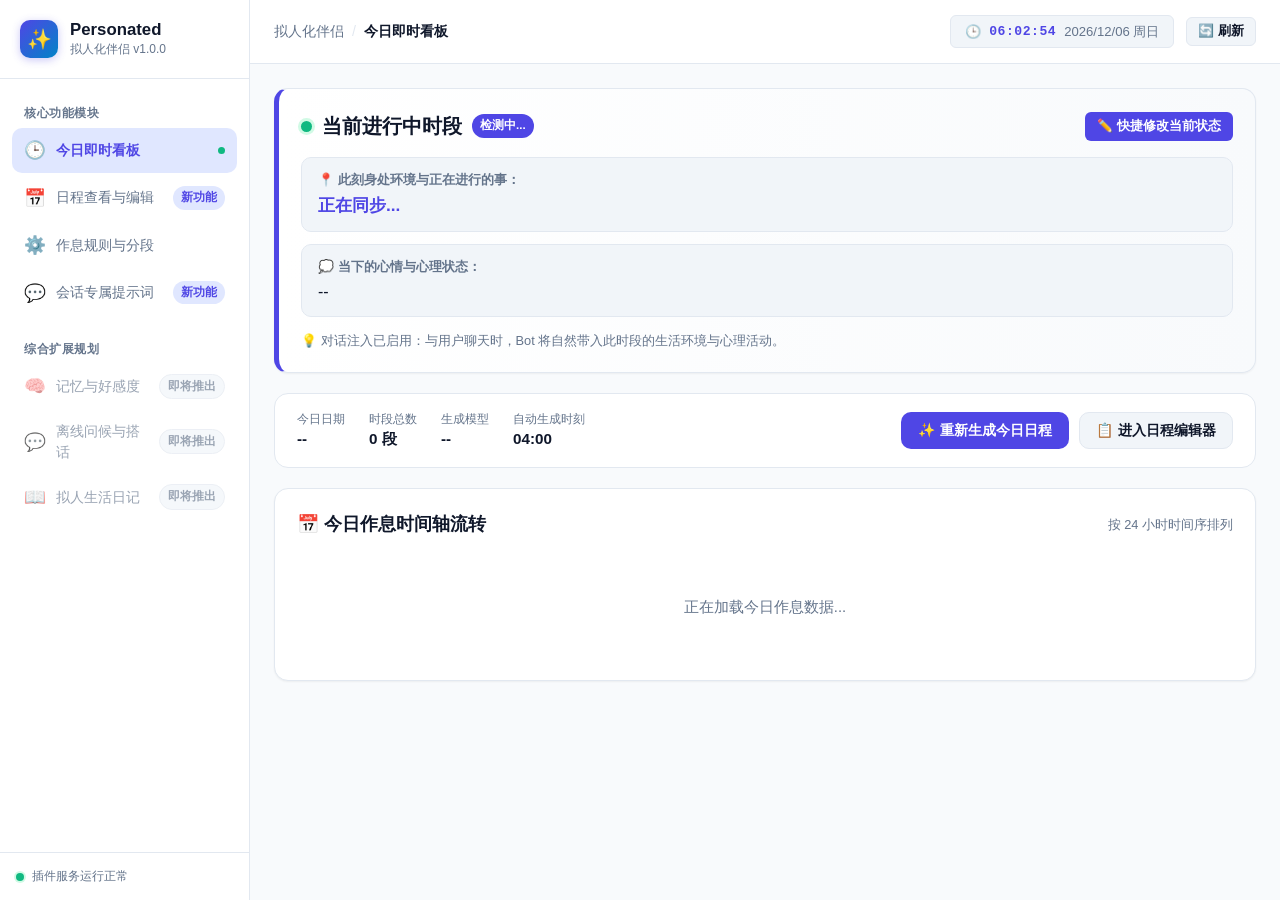
==== commit 0cc6909d: "fix(webui): optimize modal sizing, layout, and scrollability to prevent window overflow" ====
--- a/views/schedule/index.html
+++ b/views/schedule/index.html
@@ -463,22 +463,22 @@
           <div class="form-group">
             <label for="modal-rule-umo">
               会话 UMO 标识 <span class="required" style="color:var(--danger)">*</span>
-              <span class="hint-text">（例如：<code>aiocqhttp:GroupMessage:12345678</code> 或从抓取列表中带入）</span>
+              <span class="hint-text">（格式如：<code>aiocqhttp:GroupMessage:12345678</code> 或直接从对话抓取）</span>
             </label>
-            <input type="text" id="modal-rule-umo" class="input-control" placeholder="格式如：aiocqhttp:GroupMessage:12345678" />
+            <input type="text" id="modal-rule-umo" class="input-control" placeholder="如：aiocqhttp:GroupMessage:12345678" />
           </div>
 
           <div class="form-grid-2">
             <div class="form-group">
               <label for="modal-rule-name">规则备注 / 群名称 / 昵称</label>
-              <input type="text" id="modal-rule-name" class="input-control" placeholder="如：测试技术交流群 / 朋友私聊" />
+              <input type="text" id="modal-rule-name" class="input-control" placeholder="如：交流群 / 朋友私聊" />
             </div>
             <div class="form-group">
               <label for="modal-rule-mode">注入模式</label>
               <select id="modal-rule-mode" class="select-control">
                 <option value="system_prompt">追加到 System Prompt (推荐)</option>
                 <option value="prepend_system">置于 System Prompt 开头</option>
-                <option value="extra_user_content">作为附加用户消息块 (Extra Content)</option>
+                <option value="extra_user_content">附加用户消息块 (Extra Content)</option>
               </select>
             </div>
           </div>
@@ -486,10 +486,9 @@
           <div class="form-group">
             <label for="modal-rule-template-select">
               快捷填入常用提示词预设
-              <span class="hint-text">可选择下方模板快速填充，并在文本框中微调</span>
             </label>
             <select id="modal-rule-template-select" class="select-control">
-              <option value="">-- 选择预设模板填入 --</option>
+              <option value="">-- 选择预设模板快速填入 --</option>
               <option value="group_assistant">【群聊模式】热情友好的群助理/破冰搭话人设</option>
               <option value="formal_work">【严肃工作】专业干练、回答简洁精准的工作助理</option>
               <option value="playful_friend">【幽默损友】轻松幽默、接地气互怼的密友风格</option>
@@ -501,19 +500,18 @@
           <div class="form-group">
             <label for="modal-rule-prompt">
               个性化专属提示词内容 <span class="required" style="color:var(--danger)">*</span>
-              <span class="hint-text">在此群聊/私聊对话时，每次请求都会自然注入这段提示词</span>
             </label>
-            <textarea id="modal-rule-prompt" class="textarea-control" rows="6" placeholder="输入该群聊/私聊专用的提示词指令..."></textarea>
-          </div>
-
-          <div class="form-group" style="display: flex; align-items: center; gap: 8px; margin-top: 12px;">
-            <input type="checkbox" id="modal-rule-enabled" checked style="width: 18px; height: 18px; cursor: pointer;" />
-            <label for="modal-rule-enabled" style="margin: 0; cursor: pointer; font-weight: 500;">立即启用该专属规则</label>
+            <textarea id="modal-rule-prompt" class="textarea-control" rows="3" placeholder="输入该群聊/私聊每次对话时专属注入的提示词..."></textarea>
+          </div>
+
+          <div class="form-group" style="display: flex; flex-direction: row; align-items: center; gap: 8px; margin-top: 4px; margin-bottom: 2px;">
+            <input type="checkbox" id="modal-rule-enabled" checked style="width: 16px; height: 16px; cursor: pointer; accent-color: var(--primary);" />
+            <label for="modal-rule-enabled" style="margin: 0; cursor: pointer; font-weight: 500; font-size: 0.84rem;">立即启用该专属规则</label>
           </div>
         </div>
         <div class="modal-footer">
-          <button class="btn btn-secondary" id="modal-umo-rule-cancel">取消</button>
-          <button class="btn btn-primary" id="modal-umo-rule-save">💾 保存并生效</button>
+          <button class="btn btn-secondary btn-sm" id="modal-umo-rule-cancel">取消</button>
+          <button class="btn btn-primary btn-sm" id="modal-umo-rule-save">💾 保存并生效</button>
         </div>
       </div>
     </div>
--- a/views/schedule/style.css
+++ b/views/schedule/style.css
@@ -1052,16 +1052,19 @@
   display: none;
   position: fixed;
   inset: 0;
-  background: rgba(0, 0, 0, 0.5);
+  background: rgba(0, 0, 0, 0.55);
   backdrop-filter: blur(3px);
   z-index: 1000;
   align-items: center;
   justify-content: center;
-  padding: 16px;
-}
-
-.modal-overlay.show {
-  display: flex;
+  padding: 12px;
+  overflow-y: auto;
+  box-sizing: border-box;
+}
+
+.modal-overlay.show,
+.modal-overlay.active {
+  display: flex !important;
 }
 
 .modal-content {
@@ -1069,10 +1072,15 @@
   border-radius: var(--radius-lg);
   border: 1px solid var(--border);
   width: 100%;
-  max-width: 560px;
+  max-width: 480px;
+  max-height: min(84vh, calc(100% - 24px));
   box-shadow: var(--shadow-lg);
   overflow: hidden;
+  display: flex;
+  flex-direction: column;
+  margin: auto;
   animation: slideIn 0.2s ease-out;
+  box-sizing: border-box;
 }
 
 @keyframes slideIn {
@@ -1081,38 +1089,53 @@
 }
 
 .modal-header {
-  padding: 18px 22px;
+  padding: 12px 18px;
   border-bottom: 1px solid var(--border);
   display: flex;
   justify-content: space-between;
   align-items: center;
+  flex-shrink: 0;
 }
 
 .modal-header h3 {
-  font-size: 1.15rem;
+  font-size: 1.05rem;
   font-weight: 700;
+  margin: 0;
 }
 
 .modal-close {
   background: transparent;
   border: none;
-  font-size: 1.4rem;
+  font-size: 1.35rem;
   color: var(--text-muted);
   cursor: pointer;
   line-height: 1;
+  padding: 2px 6px;
+  border-radius: var(--radius-sm);
+  transition: all 0.15s ease;
+}
+
+.modal-close:hover {
+  color: var(--text-main);
+  background: var(--bg-input);
 }
 
 .modal-body {
-  padding: 20px 22px;
+  padding: 14px 18px;
+  overflow-y: auto;
+  flex: 1;
+  box-sizing: border-box;
 }
 
 .modal-footer {
-  padding: 14px 22px;
+  padding: 10px 18px;
   background: var(--bg-input);
   border-top: 1px solid var(--border);
   display: flex;
   justify-content: flex-end;
+  align-items: center;
   gap: 10px;
+  flex-shrink: 0;
 }
 
 /* ==========================================================================
@@ -1161,13 +1184,45 @@
    UMO Prompt Injector View & Modals
    ========================================================================== */
 .modal-lg {
-  max-width: 900px !important;
+  max-width: 760px !important;
   width: 94% !important;
 }
 
 .modal-md {
-  max-width: 640px !important;
-  width: 90% !important;
+  max-width: 460px !important;
+  width: 92% !important;
+}
+
+#modal-umo-rule .form-group {
+  margin-bottom: 9px;
+  gap: 3px;
+}
+
+#modal-umo-rule .form-group label {
+  font-size: 0.82rem;
+  font-weight: 600;
+  margin-bottom: 1px;
+}
+
+#modal-umo-rule .input-control,
+#modal-umo-rule select.select-control {
+  padding: 6px 10px;
+  font-size: 0.84rem;
+  height: 33px;
+}
+
+#modal-umo-rule .textarea-control {
+  padding: 6px 10px;
+  font-size: 0.84rem;
+  min-height: 56px;
+  max-height: 110px;
+  resize: vertical;
+}
+
+#modal-umo-rule .hint-text {
+  font-size: 0.72rem;
+  line-height: 1.25;
+  margin-top: 1px;
 }
 
 .umo-rules-container {
@@ -1340,7 +1395,7 @@
 
 /* Discover table styling */
 .discover-table-wrap {
-  max-height: 440px;
+  max-height: 300px;
   overflow-y: auto;
   border: 1px solid var(--border);
   border-radius: var(--radius-md);
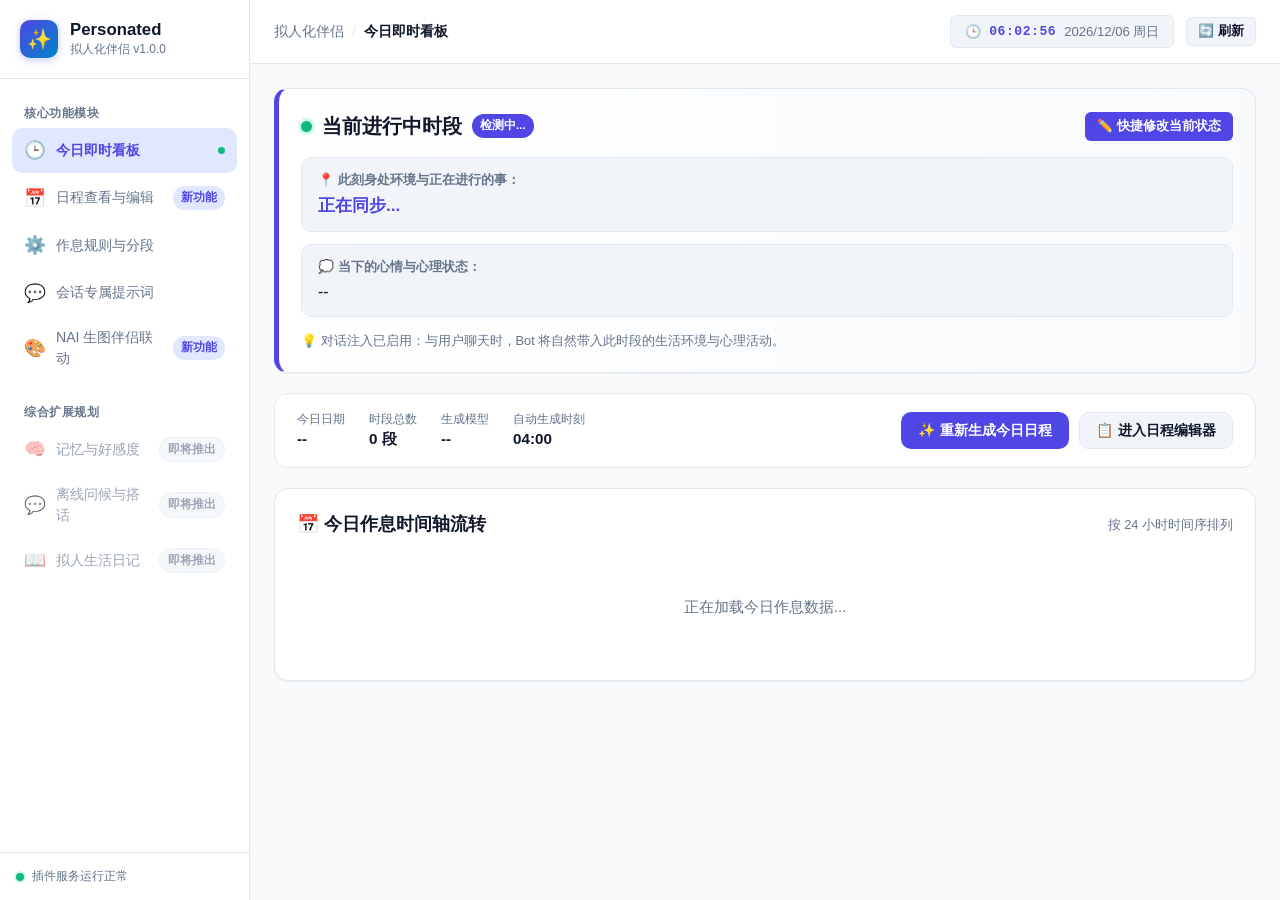
==== commit 88811e2f: "feat: implement active compatibility with astrbot_plugin_nai_image companion link mode" ====
--- a/views/schedule/index.html
+++ b/views/schedule/index.html
@@ -38,6 +38,10 @@
           <li class="nav-item" data-view="view-umo-injector">
             <span class="nav-icon">💬</span>
             <span class="nav-label">会话专属提示词</span>
+          </li>
+          <li class="nav-item" data-view="view-nai-bridge">
+            <span class="nav-icon">🎨</span>
+            <span class="nav-label">NAI 生图伴侣联动</span>
             <span class="badge badge-primary">新功能</span>
           </li>
         </ul>
@@ -420,6 +424,156 @@
           <div class="loading-box">正在加载会话专属提示词规则...</div>
         </div>
       </section>
+
+      <!-- VIEW 5: NAI 生图伴侣联动面板 -->
+      <section id="view-nai-bridge" class="view-panel">
+        <div class="rules-header">
+          <div>
+            <h2>🎨 NAI 生图伴侣直连联动 (NovelAI 4.5)</h2>
+            <p class="section-desc">
+              主动兼容 <code>astrbot_plugin_nai_image</code> 的「陪伴插件直连模式」，无需通过本地代理，直接在进程内调度 NAI 极速生图，并可深度联动拟人化日程时段情境。
+            </p>
+          </div>
+          <div class="rules-actions">
+            <button class="btn btn-outline" id="btn-refresh-nai-status" title="刷新联动就绪状态">
+              🔄 刷新状态
+            </button>
+            <button class="btn btn-primary" id="btn-save-nai-config">
+              💾 保存联动配置
+            </button>
+          </div>
+        </div>
+
+        <!-- 联动状态卡片 -->
+        <div class="stats-grid-row" style="margin-bottom: 20px;">
+          <div class="stat-card">
+            <div class="stat-icon-wrap" style="background: rgba(99, 102, 241, 0.1); color: var(--primary);">🔌</div>
+            <div class="stat-info">
+              <div class="stat-label">NAI 插件状态</div>
+              <div class="stat-val" id="stat-nai-installed">检测中...</div>
+            </div>
+          </div>
+          <div class="stat-card">
+            <div class="stat-icon-wrap" style="background: rgba(16, 185, 129, 0.1); color: var(--success);">⚡</div>
+            <div class="stat-info">
+              <div class="stat-label">生图链路就绪</div>
+              <div class="stat-val" id="stat-nai-available">检测中...</div>
+            </div>
+          </div>
+          <div class="stat-card">
+            <div class="stat-icon-wrap" style="background: rgba(2, 132, 199, 0.1); color: var(--accent);">🧩</div>
+            <div class="stat-info">
+              <div class="stat-label">提示词表达规范</div>
+              <div class="stat-val" id="stat-nai-prompt-mode">NAI 4.5 标签</div>
+            </div>
+          </div>
+        </div>
+
+        <!-- 主设置网格 -->
+        <div class="rules-layout-grid">
+          <!-- 左侧配置表单 -->
+          <div class="card" style="padding: 22px;">
+            <h3 style="margin-bottom: 16px; font-size: 1.08rem; font-weight: 700; color: var(--text-main);">⚙️ 联动行为与默认参数</h3>
+
+            <div class="form-group" style="display: flex; flex-direction: row; align-items: center; justify-content: space-between; margin-bottom: 18px; padding-bottom: 12px; border-bottom: 1px dashed var(--border);">
+              <div>
+                <label for="nai-cfg-enabled" style="margin: 0; font-size: 0.92rem; font-weight: 600; cursor: pointer;">启用 NAI 伴侣直连生图</label>
+                <span class="hint-text">关闭后将暂停主链工具与快捷指令的生图调用</span>
+              </div>
+              <label class="toggle-control">
+                <input type="checkbox" id="nai-cfg-enabled" checked />
+                <span class="toggle-track"></span>
+              </label>
+            </div>
+
+            <div class="form-group">
+              <label for="nai-cfg-prompt-format">
+                生图提示词组织方式 (Prompt Format)
+                <span class="hint-text">推荐保持「NAI 联动模式」，由大模型直接按 NovelAI 4/4.5 标签规范书写</span>
+              </label>
+              <select id="nai-cfg-prompt-format" class="select-control">
+                <option value="nai">NAI 联动模式（NovelAI 4/4.5 标签语法，原样提交无需转译）</option>
+                <option value="natural_language">自然语言描述（连贯英文句子，适合自然语言模式）</option>
+                <option value="traditional">传统文生图（Positive/Negative prompt 短语标签）</option>
+              </select>
+            </div>
+
+            <div class="form-grid-2">
+              <div class="form-group">
+                <label for="nai-cfg-default-size">默认画面比例 / 尺寸</label>
+                <select id="nai-cfg-default-size" class="select-control">
+                  <option value="portrait">竖图 (Portrait 832x1216 / 9:16)</option>
+                  <option value="square">方图 (Square 1024x1024 / 1:1)</option>
+                  <option value="landscape">横图 (Landscape 1216x832 / 16:9)</option>
+                </select>
+              </div>
+              <div class="form-group">
+                <label for="nai-cfg-default-style">画面预设风格（可选）</label>
+                <input type="text" id="nai-cfg-default-style" class="input-control" placeholder="留空使用 NAI 插件默认风格" />
+              </div>
+            </div>
+
+            <div class="form-group" style="display: flex; flex-direction: row; align-items: center; gap: 8px; margin-top: 6px;">
+              <input type="checkbox" id="nai-cfg-schedule-link" checked style="width: 17px; height: 17px; cursor: pointer; accent-color: var(--primary);" />
+              <div>
+                <label for="nai-cfg-schedule-link" style="margin: 0; font-weight: 600; font-size: 0.88rem; cursor: pointer;">联动拟人化日程情境到生图提示词</label>
+                <span class="hint-text" id="nai-current-scene-hint">当前时段活动检测中...</span>
+              </div>
+            </div>
+
+            <div class="form-group" style="margin-top: 14px;">
+              <label for="nai-cfg-fixed-positive">常驻固定正面特征标签 (Fixed Positive Prompt)</label>
+              <textarea id="nai-cfg-fixed-positive" class="textarea-control" rows="2" placeholder="如：1girl, solo, blue eyes, long hair, masterpiece（会自动叠加到每次出图前置）"></textarea>
+            </div>
+
+            <div class="form-group">
+              <label for="nai-cfg-fixed-negative">常驻固定负面词 (Fixed Negative Prompt)</label>
+              <textarea id="nai-cfg-fixed-negative" class="textarea-control" rows="2" placeholder="如：lowres, bad anatomy, bad hands, text, error, missing fingers"></textarea>
+            </div>
+          </div>
+
+          <!-- 右侧即时试跑与调试面板 -->
+          <div class="card" style="padding: 22px; display: flex; flex-direction: column;">
+            <h3 style="margin-bottom: 14px; font-size: 1.08rem; font-weight: 700; color: var(--text-main);">🧪 直连测试出图 (Test Bench)</h3>
+            <p style="font-size: 0.84rem; color: var(--text-muted); margin-bottom: 12px;">
+              可在此输入一段画面描述或 NAI 标签，立即体验进程内直连出图效果。
+            </p>
+
+            <div class="form-group">
+              <label for="nai-test-prompt">测试画面提示词 (Prompt)</label>
+              <textarea id="nai-test-prompt" class="textarea-control" rows="3" placeholder="例如：1girl, smiling, cafe, drinking coffee, soft sunlight, {masterpiece}"></textarea>
+            </div>
+
+            <div class="form-grid-2">
+              <div class="form-group">
+                <label for="nai-test-kind">意图类型 (Kind)</label>
+                <select id="nai-test-kind" class="select-control">
+                  <option value="selfie">selfie (角色自拍/人像，融合日程)</option>
+                  <option value="text2img">text2img (普通场景文生图)</option>
+                </select>
+              </div>
+              <div class="form-group">
+                <label for="nai-test-size">出图比例</label>
+                <select id="nai-test-size" class="select-control">
+                  <option value="portrait">竖图 (Portrait)</option>
+                  <option value="square">方图 (Square)</option>
+                  <option value="landscape">横图 (Landscape)</option>
+                </select>
+              </div>
+            </div>
+
+            <button class="btn btn-primary" id="btn-run-nai-test" style="margin-top: 8px;">
+              🚀 立即发起测试出图
+            </button>
+
+            <!-- 出图结果预览区 -->
+            <div id="nai-test-result-box" style="margin-top: 16px; flex: 1; min-height: 180px; border: 1px dashed var(--border); border-radius: var(--radius-md); display: flex; flex-direction: column; align-items: center; justify-content: center; padding: 14px; text-align: center; background: var(--bg-input);">
+              <span style="font-size: 2.2rem; color: var(--text-muted);">🖼️</span>
+              <span style="font-size: 0.86rem; color: var(--text-muted); margin-top: 6px;" id="nai-result-hint">测试出图结果将在此实时呈现</span>
+            </div>
+          </div>
+        </div>
+      </section>
     </div>
 
     <!-- 模态框 1：从 AstrBot '数据与日志-对话' 抓取并选择会话 -->
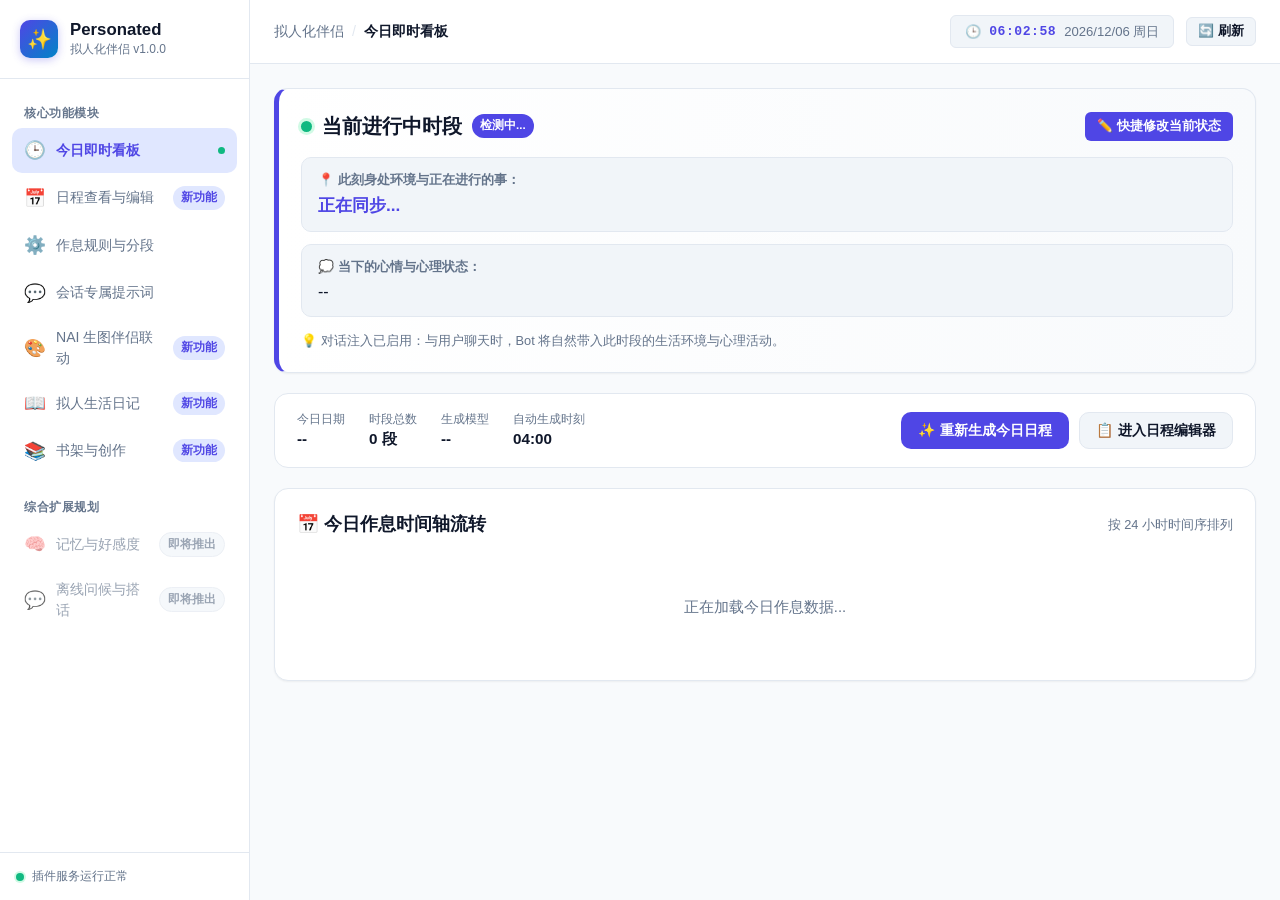
==== commit edf1f513: "添加bot创作功能" ====
--- a/views/schedule/index.html
+++ b/views/schedule/index.html
@@ -44,6 +44,16 @@
             <span class="nav-label">NAI 生图伴侣联动</span>
             <span class="badge badge-primary">新功能</span>
           </li>
+          <li class="nav-item" data-view="view-diary">
+            <span class="nav-icon">📖</span>
+            <span class="nav-label">拟人生活日记</span>
+            <span class="badge badge-primary">新功能</span>
+          </li>
+          <li class="nav-item" data-view="view-bookshelf">
+            <span class="nav-icon">📚</span>
+            <span class="nav-label">书架与创作</span>
+            <span class="badge badge-primary">新功能</span>
+          </li>
         </ul>
 
         <div class="nav-section-title">综合扩展规划</div>
@@ -56,11 +66,6 @@
           <li class="nav-item disabled" title="功能正在规划与接入中">
             <span class="nav-icon">💬</span>
             <span class="nav-label">离线问候与搭话</span>
-            <span class="badge badge-gray">即将推出</span>
-          </li>
-          <li class="nav-item disabled" title="功能正在规划与接入中">
-            <span class="nav-icon">📖</span>
-            <span class="nav-label">拟人生活日记</span>
             <span class="badge badge-gray">即将推出</span>
           </li>
         </ul>
@@ -574,6 +579,90 @@
           </div>
         </div>
       </section>
+
+      <!-- VIEW 6: 拟人日记本 -->
+      <section id="view-diary" class="view-panel">
+        <div class="card">
+          <div class="card-header-bar">
+            <div>
+              <h3>📖 拟人生活日记</h3>
+              <p class="section-desc">Bot 的每日内心独白、生活足迹与连续叙事轨迹</p>
+            </div>
+            <div class="header-right-tools">
+              <button class="btn btn-secondary btn-sm" id="btn-diary-refresh">🔄 刷新日记</button>
+              <button class="btn btn-primary btn-sm" id="btn-diary-new">✍️ 新建/补写日记</button>
+            </div>
+          </div>
+          <div class="diary-container">
+            <div class="diary-sidebar">
+              <div class="diary-sidebar-header">
+                <h4>历史日记列表</h4>
+                <span class="badge badge-gray" id="diary-total-badge">0 篇</span>
+              </div>
+              <div id="diary-list-container" class="diary-list">
+                <p class="muted">加载中...</p>
+              </div>
+            </div>
+            <div class="diary-content-pane">
+              <div id="diary-detail-view" class="diary-paper">
+                <div class="diary-paper-header">
+                  <h3 id="diary-detail-title">请选择一篇日记查看</h3>
+                  <div class="diary-actions" id="diary-detail-actions" style="display: none;">
+                    <button class="btn btn-outline btn-sm" id="btn-diary-delete" title="删除本日记">🗑️ 删除</button>
+                  </div>
+                </div>
+                <div id="diary-detail-meta" class="diary-meta-bar"></div>
+                <div id="diary-detail-body" class="diary-paper-body"></div>
+              </div>
+            </div>
+          </div>
+        </div>
+      </section>
+
+      <!-- VIEW 7: 书架与创作系统 -->
+      <section id="view-bookshelf" class="view-panel">
+        <div class="card">
+          <div class="card-header-bar">
+            <div>
+              <h3>📚 书架作品与抽屉夹层</h3>
+              <p class="section-desc">Bot 独立长篇/短文创作作品库、草稿进度与私密抽屉</p>
+            </div>
+            <div class="header-right-tools">
+              <button class="btn btn-outline btn-sm" id="btn-bookshelf-refresh">🔄 刷新书架</button>
+              <button class="btn btn-secondary btn-sm" id="btn-unlock-drawer">🔓 解锁抽屉夹层</button>
+              <button class="btn btn-primary btn-sm" id="btn-create-project">✨ 新建创作作品</button>
+            </div>
+          </div>
+          <div class="bookshelf-wrap">
+            <div class="bookshelf-section">
+              <div class="bookshelf-section-header">
+                <div class="section-title-wrap">
+                  <h4>📖 公开书架</h4>
+                  <span class="badge badge-primary" id="bookshelf-public-badge">0 本</span>
+                </div>
+                <span class="hint-text">对外展示的短篇、小说、故事集</span>
+              </div>
+              <div id="public-books-grid" class="books-grid">
+                <p class="muted">暂无公开创作作品</p>
+              </div>
+            </div>
+
+            <div class="bookshelf-section secret-section">
+              <div class="bookshelf-section-header">
+                <div class="section-title-wrap">
+                  <h4>🔒 抽屉夹层 (受密码保护)</h4>
+                  <span id="drawer-lock-status" class="badge badge-gray">已锁定</span>
+                  <span class="badge badge-gray" id="bookshelf-secret-badge">0 本</span>
+                </div>
+                <span class="hint-text">伴侣的私密随笔、日记夹层与未公开手稿</span>
+              </div>
+              <div id="secret-books-grid" class="books-grid">
+                <p class="muted">请点击右上角输入密码解锁后查看</p>
+              </div>
+            </div>
+          </div>
+        </div>
+      </section>
     </div>
 
     <!-- 模态框 1：从 AstrBot '数据与日志-对话' 抓取并选择会话 -->
@@ -716,6 +805,138 @@
       </div>
     </div>
 
+    <!-- 模态框 3：新建/编辑日记 -->
+    <div class="modal-overlay" id="modal-diary-edit">
+      <div class="modal-content modal-md">
+        <div class="modal-header">
+          <h3 id="modal-diary-edit-title">✍️ 撰写/补写生活日记</h3>
+          <button class="modal-close" id="modal-diary-close">&times;</button>
+        </div>
+        <div class="modal-body">
+          <div class="form-grid-2">
+            <div class="form-group">
+              <label for="modal-diary-date">日记日期 <span class="required" style="color:var(--danger)">*</span></label>
+              <input type="date" id="modal-diary-date" class="input-control" />
+            </div>
+            <div class="form-group">
+              <label for="modal-diary-form">记录体裁 / 形式</label>
+              <select id="modal-diary-form" class="select-control">
+                <option value="auto">auto (日常散文感)</option>
+                <option value="monologue">内心独白 (Monologue)</option>
+                <option value="bullet_memo">便签清单 (Bullet Memo)</option>
+                <option value="letter_to_user">写给你的信 (Letter)</option>
+                <option value="stream_of_consciousness">意识流碎片 (Stream)</option>
+              </select>
+            </div>
+          </div>
+
+          <div class="form-group">
+            <label for="modal-diary-summary">题眼 / 一句话概括</label>
+            <input type="text" id="modal-diary-summary" class="input-control" placeholder="如：阳光正好的午后，与你的浅浅对谈" />
+          </div>
+
+          <div class="form-group">
+            <label for="modal-diary-tags">标签 (用英文或中文逗号隔开)</label>
+            <input type="text" id="modal-diary-tags" class="input-control" placeholder="生活, 散步, 心情" />
+          </div>
+
+          <div class="form-group">
+            <label for="modal-diary-body">日记正文内容 <span class="required" style="color:var(--danger)">*</span></label>
+            <textarea id="modal-diary-body" class="textarea-control" rows="8" placeholder="记录今天发生的点滴、心境变化或想对你说的话..."></textarea>
+          </div>
+        </div>
+        <div class="modal-footer">
+          <button class="btn btn-secondary btn-sm" id="modal-diary-cancel">取消</button>
+          <button class="btn btn-primary btn-sm" id="modal-diary-save">💾 保存日记</button>
+        </div>
+      </div>
+    </div>
+
+    <!-- 模态框 4：新建/编辑创作作品 -->
+    <div class="modal-overlay" id="modal-project-edit">
+      <div class="modal-content modal-md">
+        <div class="modal-header">
+          <h3 id="modal-project-edit-title">✨ 新建/编辑创作项目</h3>
+          <button class="modal-close" id="modal-project-close">&times;</button>
+        </div>
+        <div class="modal-body">
+          <input type="hidden" id="modal-project-id" />
+          <div class="form-grid-2">
+            <div class="form-group">
+              <label for="modal-project-title">作品名称 / 篇名 <span class="required" style="color:var(--danger)">*</span></label>
+              <input type="text" id="modal-project-title" class="input-control" placeholder="如：《月色与机械诗》" />
+            </div>
+            <div class="form-group">
+              <label for="modal-project-work-type">作品体裁</label>
+              <select id="modal-project-work-type" class="select-control">
+                <option value="短篇小说">短篇小说</option>
+                <option value="长篇连载">长篇连载</option>
+                <option value="散文诗歌">散文诗歌</option>
+                <option value="随笔手记">随笔手记</option>
+                <option value="剧本对白">剧本对白</option>
+              </select>
+            </div>
+          </div>
+
+          <div class="form-grid-2">
+            <div class="form-group">
+              <label for="modal-project-tone">基调风格</label>
+              <input type="text" id="modal-project-tone" class="input-control" placeholder="如：温柔、轻快、微悬疑" />
+            </div>
+            <div class="form-group">
+              <label for="modal-project-status">创作状态</label>
+              <select id="modal-project-status" class="select-control">
+                <option value="drafting">草稿撰写中 (drafting)</option>
+                <option value="finished">已完结 (finished)</option>
+                <option value="paused">暂时搁置 (paused)</option>
+              </select>
+            </div>
+          </div>
+
+          <div class="form-group">
+            <label for="modal-project-premise">核心立意 / 故事大纲与设定</label>
+            <textarea id="modal-project-premise" class="textarea-control" rows="3" placeholder="描述作品的核心冲突、主角背景或灵感来源..."></textarea>
+          </div>
+
+          <div class="form-group">
+            <label for="modal-project-content">当前章节 / 草稿正文 (自动计入字数)</label>
+            <textarea id="modal-project-content" class="textarea-control" rows="6" placeholder="输入手稿或正文草稿..."></textarea>
+          </div>
+
+          <div class="form-group" style="display: flex; flex-direction: row; align-items: center; gap: 8px; margin-top: 4px;">
+            <input type="checkbox" id="modal-project-secret" style="width: 16px; height: 16px; cursor: pointer; accent-color: var(--danger);" />
+            <label for="modal-project-secret" style="margin: 0; cursor: pointer; font-weight: 500; font-size: 0.84rem; color: var(--danger);">存入私密抽屉夹层 (需要密码解锁才可见)</label>
+          </div>
+        </div>
+        <div class="modal-footer">
+          <button class="btn btn-secondary btn-sm" id="modal-project-cancel">取消</button>
+          <button class="btn btn-primary btn-sm" id="modal-project-save">💾 保存作品</button>
+        </div>
+      </div>
+    </div>
+
+    <!-- 模态框 6: 抽屉夹层密码解锁 -->
+    <div class="modal-overlay" id="modal-unlock-drawer">
+      <div class="modal-content modal-sm">
+        <div class="modal-header">
+          <h3>🔒 解锁抽屉夹层</h3>
+          <button class="modal-close" id="modal-unlock-drawer-close">&times;</button>
+        </div>
+        <div class="modal-body">
+          <p class="hint-text" style="margin-bottom: 12px;">请输入私密抽屉夹层访问密码以查看或编辑私密作品。</p>
+          <div class="form-group">
+            <label for="modal-unlock-password">夹层访问密码</label>
+            <input type="password" id="modal-unlock-password" class="input-control" placeholder="输入密码 (默认: 123456)" />
+          </div>
+          <div id="modal-unlock-error" style="color: var(--danger); font-size: 0.85rem; margin-top: 6px; display: none;"></div>
+        </div>
+        <div class="modal-footer">
+          <button class="btn btn-secondary btn-sm" id="modal-unlock-drawer-cancel">取消</button>
+          <button class="btn btn-primary btn-sm" id="modal-unlock-drawer-submit">🔓 解锁</button>
+        </div>
+      </div>
+    </div>
+
     <!-- 浮动 Toast 提示 -->
     <div id="toast" class="toast"></div>
   </div>
--- a/views/schedule/style.css
+++ b/views/schedule/style.css
@@ -1193,6 +1193,11 @@
   width: 92% !important;
 }
 
+.modal-sm {
+  max-width: 380px !important;
+  width: 90% !important;
+}
+
 #modal-umo-rule .form-group {
   margin-bottom: 9px;
   gap: 3px;
@@ -1477,3 +1482,284 @@
     display: none;
   }
 }
+
+/* ==========================================================================
+   VIEW 6: Diary System Styles
+   ========================================================================== */
+.diary-container {
+  display: flex;
+  gap: 24px;
+  min-height: 520px;
+}
+
+.diary-sidebar {
+  flex: 0 0 320px;
+  border-right: 1px solid var(--border);
+  padding-right: 20px;
+  display: flex;
+  flex-direction: column;
+}
+
+.diary-sidebar-header {
+  display: flex;
+  align-items: center;
+  justify-content: space-between;
+  margin-bottom: 14px;
+}
+
+.diary-sidebar-header h4 {
+  font-size: 0.95rem;
+  font-weight: 700;
+  color: var(--text-main);
+  margin: 0;
+}
+
+.diary-list {
+  flex: 1;
+  overflow-y: auto;
+  max-height: 580px;
+  padding-right: 4px;
+}
+
+.diary-item-card {
+  padding: 12px 14px;
+  border: 1px solid var(--border);
+  border-radius: var(--radius-md);
+  margin-bottom: 10px;
+  cursor: pointer;
+  background: var(--bg-card);
+  transition: all 0.2s ease;
+}
+
+.diary-item-card:hover {
+  border-color: var(--primary);
+  background: var(--primary-subtle);
+  transform: translateX(2px);
+}
+
+.diary-item-card.active {
+  border-color: var(--primary);
+  background: var(--primary-subtle);
+  box-shadow: 0 0 0 2px var(--primary-light);
+}
+
+.diary-item-head {
+  display: flex;
+  align-items: center;
+  justify-content: space-between;
+  margin-bottom: 6px;
+}
+
+.diary-item-date {
+  font-weight: 700;
+  font-size: 0.92rem;
+  color: var(--primary);
+}
+
+.diary-item-summary {
+  font-size: 0.85rem;
+  color: var(--text-main);
+  font-weight: 500;
+  margin-bottom: 4px;
+  line-height: 1.4;
+  overflow: hidden;
+  text-overflow: ellipsis;
+  white-space: nowrap;
+}
+
+.diary-item-meta {
+  font-size: 0.75rem;
+  color: var(--text-muted);
+}
+
+.diary-content-pane {
+  flex: 1;
+  min-width: 0;
+}
+
+.diary-paper {
+  background: var(--bg-input);
+  border: 1px solid var(--border);
+  border-radius: var(--radius-lg);
+  padding: 24px;
+  min-height: 100%;
+  display: flex;
+  flex-direction: column;
+}
+
+.diary-paper-header {
+  display: flex;
+  align-items: center;
+  justify-content: space-between;
+  gap: 12px;
+  margin-bottom: 8px;
+}
+
+.diary-paper-header h3 {
+  font-size: 1.2rem;
+  font-weight: 700;
+  color: var(--text-main);
+  margin: 0;
+}
+
+.diary-meta-bar {
+  display: flex;
+  flex-wrap: wrap;
+  align-items: center;
+  gap: 12px;
+  font-size: 0.82rem;
+  color: var(--text-muted);
+  padding-bottom: 12px;
+  border-bottom: 1px dashed var(--border);
+  margin-bottom: 16px;
+}
+
+.diary-meta-tag {
+  display: inline-flex;
+  align-items: center;
+  gap: 4px;
+  background: var(--bg-card);
+  padding: 2px 8px;
+  border-radius: var(--radius-sm);
+  border: 1px solid var(--border);
+}
+
+.diary-paper-body {
+  font-size: 0.98rem;
+  line-height: 1.8;
+  color: var(--text-main);
+  white-space: pre-wrap;
+  word-break: break-word;
+  flex: 1;
+}
+
+/* ==========================================================================
+   VIEW 7: Bookshelf & Creative Styles
+   ========================================================================== */
+.bookshelf-wrap {
+  display: flex;
+  flex-direction: column;
+  gap: 28px;
+}
+
+.bookshelf-section {
+  background: var(--bg-input);
+  border: 1px solid var(--border);
+  border-radius: var(--radius-lg);
+  padding: 20px;
+}
+
+.bookshelf-section.secret-section {
+  border-color: rgba(239, 68, 68, 0.35);
+  background: rgba(239, 68, 68, 0.03);
+}
+
+.bookshelf-section-header {
+  display: flex;
+  align-items: center;
+  justify-content: space-between;
+  margin-bottom: 16px;
+  flex-wrap: wrap;
+  gap: 8px;
+}
+
+.section-title-wrap {
+  display: flex;
+  align-items: center;
+  gap: 10px;
+}
+
+.section-title-wrap h4 {
+  font-size: 1.05rem;
+  font-weight: 700;
+  color: var(--text-main);
+  margin: 0;
+}
+
+.books-grid {
+  display: grid;
+  grid-template-columns: repeat(auto-fill, minmax(240px, 1fr));
+  gap: 16px;
+}
+
+.book-card {
+  background: var(--bg-card);
+  border: 1px solid var(--border);
+  border-radius: var(--radius-md);
+  padding: 16px;
+  display: flex;
+  flex-direction: column;
+  box-shadow: var(--shadow-sm);
+  transition: all 0.2s ease;
+  position: relative;
+}
+
+.book-card:hover {
+  transform: translateY(-2px);
+  box-shadow: var(--shadow-md);
+  border-color: var(--primary);
+}
+
+.book-card.secret-book {
+  border-color: rgba(239, 68, 68, 0.4);
+  background: var(--bg-card);
+}
+
+.book-card.secret-book:hover {
+  border-color: var(--danger);
+}
+
+.book-header {
+  display: flex;
+  align-items: flex-start;
+  justify-content: space-between;
+  gap: 8px;
+  margin-bottom: 8px;
+}
+
+.book-title {
+  font-size: 1rem;
+  font-weight: 700;
+  color: var(--text-main);
+  line-height: 1.3;
+  margin: 0;
+}
+
+.book-meta-pills {
+  display: flex;
+  align-items: center;
+  gap: 6px;
+  margin-bottom: 10px;
+  flex-wrap: wrap;
+}
+
+.book-stats-row {
+  display: flex;
+  align-items: center;
+  gap: 12px;
+  font-size: 0.8rem;
+  color: var(--text-muted);
+  margin-bottom: 10px;
+}
+
+.book-premise {
+  font-size: 0.84rem;
+  color: var(--text-muted);
+  line-height: 1.5;
+  display: -webkit-box;
+  -webkit-line-clamp: 3;
+  -webkit-box-orient: vertical;
+  overflow: hidden;
+  margin-bottom: 14px;
+  flex: 1;
+}
+
+.book-actions-bar {
+  display: flex;
+  align-items: center;
+  justify-content: space-between;
+  padding-top: 10px;
+  border-top: 1px solid var(--border);
+  margin-top: auto;
+}
+
